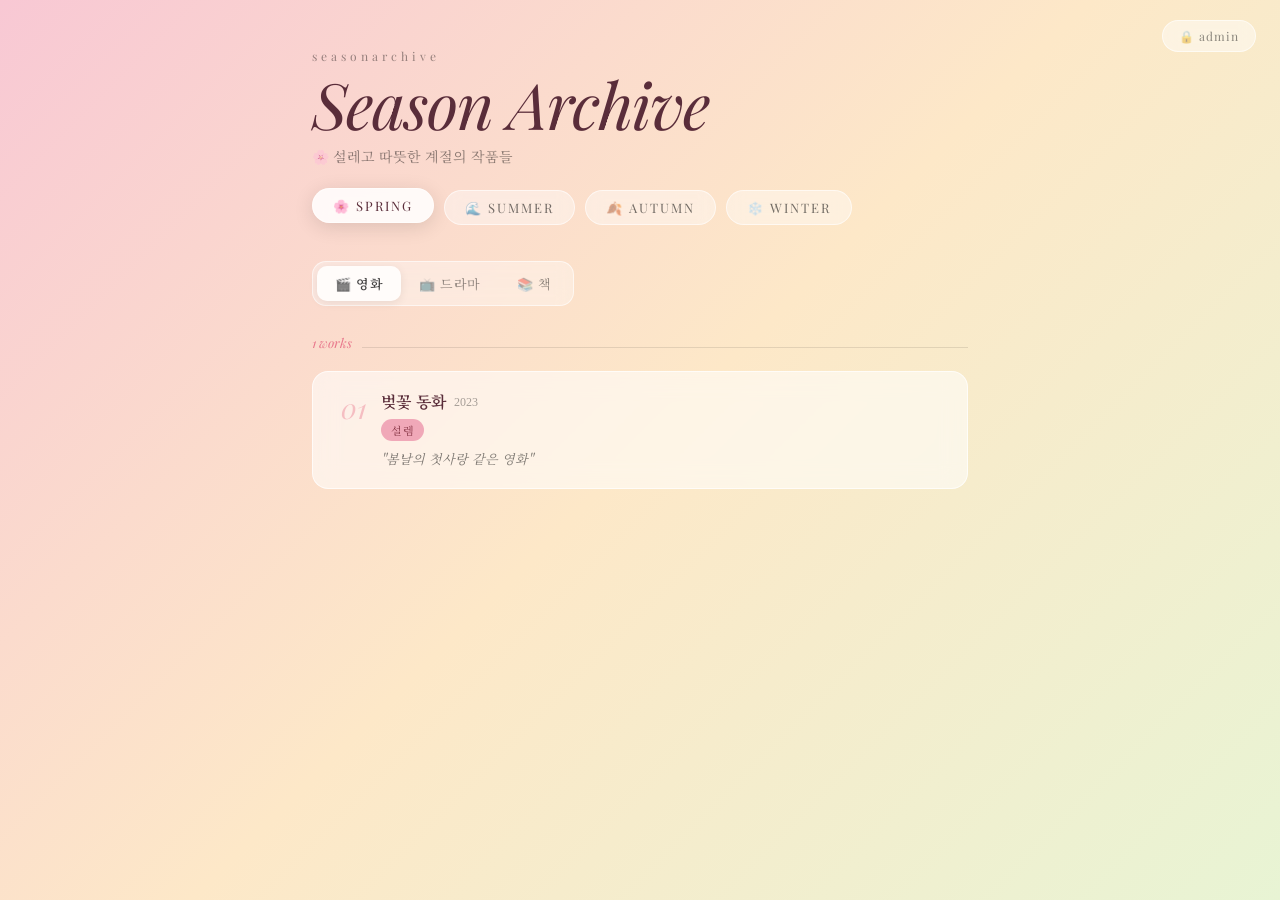
==== index.html @ fb0576e6 "Add files via upload" ====
<!DOCTYPE html>
<html lang="ko">
<head>
  <meta charset="UTF-8" />
  <meta name="viewport" content="width=device-width, initial-scale=1.0" />
  <title>seasonarchive</title>
  <link href="https://fonts.googleapis.com/css2?family=Playfair+Display:ital,wght@0,400;0,700;1,400&family=Noto+Serif+KR:wght@300;400;600&display=swap" rel="stylesheet" />
  <style>
    * { box-sizing: border-box; margin: 0; padding: 0; }
    body { min-height: 100vh; font-family: 'Noto Serif KR', Georgia, serif; transition: background 0.8s ease; }

    .season-btn {
      background: rgba(255,255,255,0.4);
      border: 1.5px solid rgba(255,255,255,0.6);
      border-radius: 100px;
      padding: 8px 20px;
      cursor: pointer;
      font-family: 'Playfair Display', serif;
      font-size: 13px;
      letter-spacing: 2px;
      transition: all 0.3s ease;
      backdrop-filter: blur(8px);
    }
    .season-btn:hover { background: rgba(255,255,255,0.65); transform: translateY(-2px); }
    .season-btn.active {
      background: rgba(255,255,255,0.85);
      box-shadow: 0 4px 20px rgba(0,0,0,0.12);
      transform: translateY(-2px);
    }

    /* 카테고리 탭 */
    .cat-tabs {
      display: flex;
      gap: 0;
      background: rgba(255,255,255,0.35);
      border: 1.5px solid rgba(255,255,255,0.6);
      border-radius: 14px;
      padding: 4px;
      backdrop-filter: blur(8px);
      width: fit-content;
      margin-bottom: 28px;
    }
    .cat-btn {
      background: none;
      border: none;
      border-radius: 10px;
      padding: 8px 18px;
      cursor: pointer;
      font-family: 'Noto Serif KR', serif;
      font-size: 13px;
      color: rgba(0,0,0,0.45);
      transition: all 0.25s ease;
      letter-spacing: 0.5px;
    }
    .cat-btn:hover { color: rgba(0,0,0,0.65); }
    .cat-btn.active {
      background: rgba(255,255,255,0.85);
      color: rgba(0,0,0,0.75);
      box-shadow: 0 2px 10px rgba(0,0,0,0.08);
      font-weight: 600;
    }

    .work-card {
      background: rgba(255,255,255,0.55);
      border: 1px solid rgba(255,255,255,0.7);
      border-radius: 16px;
      padding: 20px 22px;
      transition: all 0.35s ease;
      backdrop-filter: blur(12px);
      position: relative;
    }
    .work-card:hover {
      background: rgba(255,255,255,0.8);
      transform: translateY(-4px);
      box-shadow: 0 12px 32px rgba(0,0,0,0.1);
    }
    .delete-btn {
      position: absolute;
      top: 12px; right: 14px;
      background: none;
      border: none;
      cursor: pointer;
      font-size: 14px;
      opacity: 0;
      transition: opacity 0.2s;
      color: #aaa;
    }
    .work-card:hover .delete-btn { opacity: 1; }
    .delete-btn:hover { color: #e05050; }

    .add-btn {
      background: rgba(255,255,255,0.4);
      border: 1.5px dashed rgba(0,0,0,0.2);
      border-radius: 16px;
      padding: 20px;
      cursor: pointer;
      text-align: center;
      font-family: 'Noto Serif KR', serif;
      font-size: 14px;
      color: rgba(0,0,0,0.4);
      transition: all 0.3s;
      width: 100%;
    }
    .add-btn:hover {
      background: rgba(255,255,255,0.65);
      border-color: rgba(0,0,0,0.35);
      color: rgba(0,0,0,0.6);
    }

    .empty-state {
      text-align: center;
      padding: 48px 20px;
      color: rgba(0,0,0,0.3);
      font-family: 'Playfair Display', serif;
      font-style: italic;
      font-size: 15px;
    }

    /* 관리자 토글 */
    .admin-toggle {
      position: fixed;
      top: 20px; right: 24px;
      background: rgba(255,255,255,0.45);
      border: 1.5px solid rgba(255,255,255,0.6);
      border-radius: 100px;
      padding: 7px 16px;
      cursor: pointer;
      font-size: 12px;
      font-family: 'Playfair Display', serif;
      letter-spacing: 1px;
      color: rgba(0,0,0,0.45);
      backdrop-filter: blur(8px);
      transition: all 0.3s;
      z-index: 50;
    }
    .admin-toggle:hover { background: rgba(255,255,255,0.7); color: rgba(0,0,0,0.7); }
    .admin-toggle.logged-in { background: rgba(255,255,255,0.85); color: rgba(0,0,0,0.65); }

    /* 로그인 모달 */
    .login-overlay {
      position: fixed; inset: 0;
      background: rgba(0,0,0,0.3);
      backdrop-filter: blur(4px);
      display: none; align-items: center; justify-content: center;
      z-index: 200;
    }
    .login-overlay.active { display: flex; }
    .login-modal {
      background: white;
      border-radius: 20px;
      padding: 36px 32px;
      width: 90%; max-width: 320px;
      box-shadow: 0 20px 60px rgba(0,0,0,0.15);
      animation: slideUp 0.3s ease;
      text-align: center;
    }
    .login-modal input {
      width: 100%;
      border: 1.5px solid #e8e8e8;
      border-radius: 10px;
      padding: 10px 14px;
      font-family: 'Noto Serif KR', serif;
      font-size: 15px;
      outline: none;
      transition: border-color 0.2s;
      background: #fafafa;
      margin-top: 14px;
      text-align: center;
      letter-spacing: 4px;
    }
    .login-modal input:focus { border-color: #c8a8b8; background: white; }
    .login-error { font-size: 12px; color: #e05050; margin-top: 8px; min-height: 18px; font-family: 'Noto Serif KR', serif; }
    .login-submit {
      width: 100%; padding: 11px; border-radius: 12px; border: none;
      cursor: pointer; font-family: 'Noto Serif KR', serif; font-size: 14px; font-weight: 600;
      margin-top: 12px; background: #f0e8f0; color: #5a2d4a; transition: all 0.2s;
    }
    .login-submit:hover { opacity: 0.85; transform: translateY(-1px); }

    /* 작품 추가 모달 */
    .modal-overlay {
      position: fixed; inset: 0;
      background: rgba(0,0,0,0.3);
      backdrop-filter: blur(4px);
      display: none; align-items: center; justify-content: center;
      z-index: 100;
    }
    .modal-overlay.active { display: flex; }
    @keyframes fadeIn { from { opacity: 0 } to { opacity: 1 } }
    @keyframes slideUp { from { transform: translateY(20px); opacity: 0 } to { transform: translateY(0); opacity: 1 } }
    .modal {
      background: white; border-radius: 20px; padding: 32px;
      width: 90%; max-width: 420px;
      box-shadow: 0 20px 60px rgba(0,0,0,0.15);
      animation: slideUp 0.3s ease;
    }
    .modal input, .modal select, .modal textarea {
      width: 100%; border: 1.5px solid #e8e8e8; border-radius: 10px;
      padding: 10px 14px; font-family: 'Noto Serif KR', serif; font-size: 14px;
      outline: none; transition: border-color 0.2s; background: #fafafa; margin-top: 6px;
    }
    .modal input:focus, .modal select:focus, .modal textarea:focus { border-color: #c8a8b8; background: white; }
    .modal textarea { resize: none; height: 72px; }
    .submit-btn {
      width: 100%; padding: 12px; border-radius: 12px; border: none;
      cursor: pointer; font-family: 'Noto Serif KR', serif; font-size: 15px; font-weight: 600;
      margin-top: 20px; transition: all 0.2s;
    }
    .submit-btn:hover { opacity: 0.88; transform: translateY(-1px); }
    .field-label { font-size: 12px; color: #888; letter-spacing: 1px; margin-top: 14px; display: block; font-family: 'Playfair Display', serif; }
    .tag-chip { display: inline-block; padding: 3px 10px; border-radius: 100px; font-size: 11px; letter-spacing: 0.5px; font-family: 'Noto Serif KR', serif; }
    .header-title { font-family: 'Playfair Display', serif; font-style: italic; font-size: clamp(38px, 7vw, 64px); letter-spacing: -1px; line-height: 1; }
    .work-title { font-family: 'Noto Serif KR', serif; font-weight: 600; font-size: 16px; line-height: 1.3; }
    .count-badge { font-family: 'Playfair Display', serif; font-style: italic; font-size: 13px; }
    .work-index { font-family: 'Playfair Display', serif; font-style: italic; font-size: 28px; opacity: 0.4; line-height: 1; min-width: 32px; text-align: right; padding-top: 2px; }
    .work-note { font-size: 13px; color: rgba(0,0,0,0.5); font-family: 'Noto Serif KR', serif; font-style: italic; line-height: 1.5; }
    .divider { flex: 1; height: 1px; background: rgba(0,0,0,0.1); }
    .grid-2 { display: grid; grid-template-columns: 1fr 1fr; gap: 12px; }
    #works-list { display: flex; flex-direction: column; gap: 14px; }
    .container { max-width: 720px; margin: 0 auto; padding: 0 32px; }
  </style>
</head>
<body>

  <button class="admin-toggle" id="admin-toggle-btn" onclick="toggleAdmin()">🔒 admin</button>

  <!-- Header -->
  <div class="container" style="padding-top: 48px; padding-bottom: 24px;">
    <div style="margin-bottom: 8px; font-size: 12px; letter-spacing: 4px; color: rgba(0,0,0,0.4); font-family: 'Playfair Display', serif;">seasonarchive</div>
    <div class="header-title" id="header-title">Season Archive</div>
    <div id="season-desc" style="margin-top: 10px; font-size: 14px; color: rgba(0,0,0,0.45); font-family: 'Noto Serif KR', serif;"></div>
  </div>

  <!-- Season Tabs -->
  <div class="container" style="padding-bottom: 36px;">
    <div style="display: flex; gap: 10px; flex-wrap: wrap;" id="season-tabs"></div>
  </div>

  <!-- Category Tabs + Works -->
  <div class="container" style="padding-bottom: 80px;">
    <div id="cat-tabs-container"></div>
    <div style="display: flex; align-items: baseline; gap: 10px; margin-bottom: 20px;">
      <span class="count-badge" id="count-badge"></span>
      <div class="divider"></div>
    </div>
    <div id="works-list"></div>
  </div>

  <!-- 로그인 모달 -->
  <div class="login-overlay" id="login-overlay">
    <div class="login-modal">
      <div style="font-family: 'Playfair Display', serif; font-size: 18px; font-style: italic; color: #3a2a3a;">🔒 admin login</div>
      <div style="font-size: 12px; color: #aaa; margin-top: 6px; font-family: 'Noto Serif KR', serif;">비밀번호를 입력하세요</div>
      <input type="password" id="pw-input" placeholder="••••••••" onkeydown="if(event.key==='Enter') checkPassword()" />
      <div class="login-error" id="login-error"></div>
      <button class="login-submit" onclick="checkPassword()">로그인</button>
    </div>
  </div>

  <!-- 작품 추가 모달 -->
  <div class="modal-overlay" id="modal-overlay">
    <div class="modal">
      <div style="font-family: 'Playfair Display', serif; font-size: 20px; font-style: italic; margin-bottom: 20px;" id="modal-title"></div>
      <label class="field-label">Title</label>
      <input type="text" id="input-title" placeholder="작품 제목" />
      <label class="field-label">Year</label>
      <input type="number" id="input-year" />
      <label class="field-label">Mood</label>
      <select id="input-mood">
        <option>설렘</option><option>위로</option><option>몽환</option>
        <option>열정</option><option>유쾌</option><option>그리움</option>
        <option>서사</option><option>치유</option><option>성찰</option>
        <option>따뜻함</option><option>판타지</option><option>철학</option>
      </select>
      <label class="field-label">Note (optional)</label>
      <textarea id="input-note" placeholder="이 작품을 추천하는 이유..."></textarea>
      <button class="submit-btn" id="submit-btn" onclick="handleAdd()">추가하기</button>
    </div>
  </div>

  <script>
    const ADMIN_PASSWORD = "sorogee"; // ✏️ 여기서 비밀번호 변경

    const seasons = {
      spring: { label:"봄", en:"SPRING", gradient:"linear-gradient(135deg,#f8c8d4 0%,#fde8c8 50%,#e8f4d4 100%)", accent:"#e8758a", text:"#5a2d3a", tag:"#f0a8b8", tagText:"#8b3a4a", emoji:"🌸", desc:"설레고 따뜻한 계절의 작품들" },
      summer: { label:"여름", en:"SUMMER", gradient:"linear-gradient(135deg,#c8e8f8 0%,#d4f0e8 50%,#f8f0c8 100%)", accent:"#2a8ab8", text:"#1a3a5a", tag:"#a8d8f0", tagText:"#1a5a7a", emoji:"🌊", desc:"뜨겁고 생동감 넘치는 작품들" },
      autumn: { label:"가을", en:"AUTUMN", gradient:"linear-gradient(135deg,#f8e8c8 0%,#f0c8a8 50%,#e8d8c8 100%)", accent:"#c86820", text:"#4a2a10", tag:"#f0c898", tagText:"#7a3a10", emoji:"🍂", desc:"깊고 사색적인 계절의 작품들" },
      winter: { label:"겨울", en:"WINTER", gradient:"linear-gradient(135deg,#d8e8f8 0%,#e8eef8 50%,#f0f4f8 100%)", accent:"#3a5888", text:"#1a2a4a", tag:"#b8cce8", tagText:"#2a4a78", emoji:"❄️", desc:"고요하고 서정적인 작품들" },
    };

    const categories = [
      { key: "영화", emoji: "🎬" },
      { key: "드라마", emoji: "📺" },
      { key: "책", emoji: "📚" },
    ];

    const typeColors = {
      "영화": { bg:"#fff0f5", text:"#c0406a" },
      "드라마": { bg:"#f0f5ff", text:"#4060c0" },
      "책": { bg:"#f0fff5", text:"#208050" },
    };

    let works = {
      spring: [
        { id:1, title:"벚꽃 동화", type:"영화", year:2023, mood:"설렘", note:"봄날의 첫사랑 같은 영화" },
        { id:2, title:"나의 해방일지", type:"드라마", year:2022, mood:"위로", note:"봄처럼 천천히 피어나는 이야기" },
        { id:3, title:"채식주의자", type:"책", year:2007, mood:"몽환", note:"한강 작가의 섬세한 봄의 감각" },
      ],
      summer: [
        { id:4, title:"콜 미 바이 유어 네임", type:"영화", year:2017, mood:"열정", note:"이탈리아 여름의 뜨거운 감정" },
        { id:5, title:"이상한 변호사 우영우", type:"드라마", year:2022, mood:"유쾌", note:"여름처럼 활기차고 따뜻한" },
        { id:6, title:"노르웨이의 숲", type:"책", year:1987, mood:"그리움", note:"무라카미 하루키의 여름 청춘" },
      ],
      autumn: [
        { id:7, title:"가을의 전설", type:"영화", year:1994, mood:"서사", note:"가을처럼 깊고 장엄한 이야기" },
        { id:8, title:"나의 아저씨", type:"드라마", year:2018, mood:"치유", note:"가을의 무게감이 느껴지는 드라마" },
        { id:9, title:"82년생 김지영", type:"책", year:2016, mood:"성찰", note:"가을처럼 묵직하게 남는 이야기" },
      ],
      winter: [
        { id:10, title:"러브 액츄얼리", type:"영화", year:2003, mood:"따뜻함", note:"겨울 밤 보기 딱 좋은 영화" },
        { id:11, title:"도깨비", type:"드라마", year:2016, mood:"판타지", note:"눈 내리는 겨울과 어울리는 로맨스" },
        { id:12, title:"데미안", type:"책", year:1919, mood:"철학", note:"겨울 긴 밤에 읽기 좋은 고전" },
      ],
    };

    let activeSeason = "spring";
    let activeCategory = "영화";
    let isAdmin = false;

    function toggleAdmin() {
      if (isAdmin) {
        isAdmin = false;
        document.getElementById("admin-toggle-btn").textContent = "🔒 admin";
        document.getElementById("admin-toggle-btn").classList.remove("logged-in");
        renderWorks();
      } else {
        document.getElementById("pw-input").value = "";
        document.getElementById("login-error").textContent = "";
        document.getElementById("login-overlay").classList.add("active");
        setTimeout(() => document.getElementById("pw-input").focus(), 100);
      }
    }

    function checkPassword() {
      const pw = document.getElementById("pw-input").value;
      if (pw === ADMIN_PASSWORD) {
        isAdmin = true;
        document.getElementById("login-overlay").classList.remove("active");
        document.getElementById("admin-toggle-btn").textContent = "🔓 admin";
        document.getElementById("admin-toggle-btn").classList.add("logged-in");
        renderWorks();
      } else {
        document.getElementById("login-error").textContent = "비밀번호가 틀렸어요";
        document.getElementById("pw-input").value = "";
        document.getElementById("pw-input").focus();
      }
    }

    document.getElementById("login-overlay").addEventListener("click", function(e) {
      if (e.target === this) this.classList.remove("active");
    });

    function applySeasonTheme() {
      const s = seasons[activeSeason];
      document.body.style.background = s.gradient;
      document.getElementById("header-title").style.color = s.text;
      document.getElementById("season-desc").textContent = s.emoji + " " + s.desc;
      document.getElementById("count-badge").style.color = s.accent;
    }

    function renderTabs() {
      const container = document.getElementById("season-tabs");
      container.innerHTML = "";
      Object.entries(seasons).forEach(([key, s]) => {
        const btn = document.createElement("button");
        btn.className = "season-btn" + (activeSeason === key ? " active" : "");
        btn.textContent = s.emoji + " " + s.en;
        btn.style.color = activeSeason === key ? s.text : "rgba(0,0,0,0.55)";
        btn.onclick = () => { activeSeason = key; render(); };
        container.appendChild(btn);
      });
    }

    function renderCategoryTabs() {
      const container = document.getElementById("cat-tabs-container");
      const tabBar = document.createElement("div");
      tabBar.className = "cat-tabs";
      categories.forEach(cat => {
        const btn = document.createElement("button");
        btn.className = "cat-btn" + (activeCategory === cat.key ? " active" : "");
        btn.textContent = cat.emoji + " " + cat.key;
        btn.onclick = () => { activeCategory = cat.key; renderCategoryTabs(); renderWorks(); };
        tabBar.appendChild(btn);
      });
      container.innerHTML = "";
      container.appendChild(tabBar);
    }

    function renderWorks() {
      const s = seasons[activeSeason];
      const cat = categories.find(c => c.key === activeCategory);
      const list = works[activeSeason].filter(w => w.type === activeCategory);
      const container = document.getElementById("works-list");
      document.getElementById("count-badge").textContent = list.length + " works";

      // modal title/style
      document.getElementById("modal-title").style.color = s.text;
      document.getElementById("modal-title").textContent = s.emoji + " " + cat.emoji + " " + s.label + "의 " + activeCategory;
      document.getElementById("submit-btn").style.background = s.gradient;
      document.getElementById("submit-btn").style.color = s.text;

      container.innerHTML = "";

      if (list.length === 0 && !isAdmin) {
        const empty = document.createElement("div");
        empty.className = "empty-state";
        empty.textContent = "아직 등록된 작품이 없어요";
        container.appendChild(empty);
        return;
      }

      list.forEach((work, i) => {
        const card = document.createElement("div");
        card.className = "work-card";
        const tc = typeColors[work.type] || { bg:"#f0f0f0", text:"#666" };
        card.innerHTML = `
          ${isAdmin ? `<button class="delete-btn" onclick="deleteWork(${work.id})">✕</button>` : ""}
          <div style="display:flex; align-items:flex-start; gap:14px;">
            <div class="work-index" style="color:${s.accent};">${String(i+1).padStart(2,"0")}</div>
            <div style="flex:1;">
              <div style="display:flex; align-items:center; gap:8px; flex-wrap:wrap; margin-bottom:6px;">
                <span class="work-title" style="color:${s.text};">${work.title}</span>
                <span style="font-size:12px; color:rgba(0,0,0,0.35); font-family:Georgia,serif;">${work.year}</span>
              </div>
              <div style="display:flex; gap:6px; flex-wrap:wrap; margin-bottom:${work.note ? "8px":"0"};">
                <span class="tag-chip" style="background:${s.tag}; color:${s.tagText};">${work.mood}</span>
              </div>
              ${work.note ? `<div class="work-note">"${work.note}"</div>` : ""}
            </div>
          </div>
        `;
        container.appendChild(card);
      });

      if (isAdmin) {
        const addBtn = document.createElement("button");
        addBtn.className = "add-btn";
        addBtn.textContent = "+ " + activeCategory + " 추가하기";
        addBtn.onclick = () => {
          document.getElementById("input-year").value = new Date().getFullYear();
          document.getElementById("input-title").value = "";
          document.getElementById("input-note").value = "";
          document.getElementById("modal-overlay").classList.add("active");
        };
        container.appendChild(addBtn);
      }
    }

    function deleteWork(id) {
      works[activeSeason] = works[activeSeason].filter(w => w.id !== id);
      renderWorks();
    }

    function handleAdd() {
      const title = document.getElementById("input-title").value.trim();
      if (!title) return;
      works[activeSeason].push({
        id: Date.now(),
        title,
        type: activeCategory,
        year: Number(document.getElementById("input-year").value),
        mood: document.getElementById("input-mood").value,
        note: document.getElementById("input-note").value.trim(),
      });
      document.getElementById("modal-overlay").classList.remove("active");
      renderWorks();
    }

    document.getElementById("modal-overlay").addEventListener("click", function(e) {
      if (e.target === this) this.classList.remove("active");
    });
    document.getElementById("input-title").addEventListener("keydown", function(e) {
      if (e.key === "Enter") handleAdd();
    });

    function render() {
      applySeasonTheme();
      renderTabs();
      renderCategoryTabs();
      renderWorks();
    }

    render();
  </script>
</body>
</html>
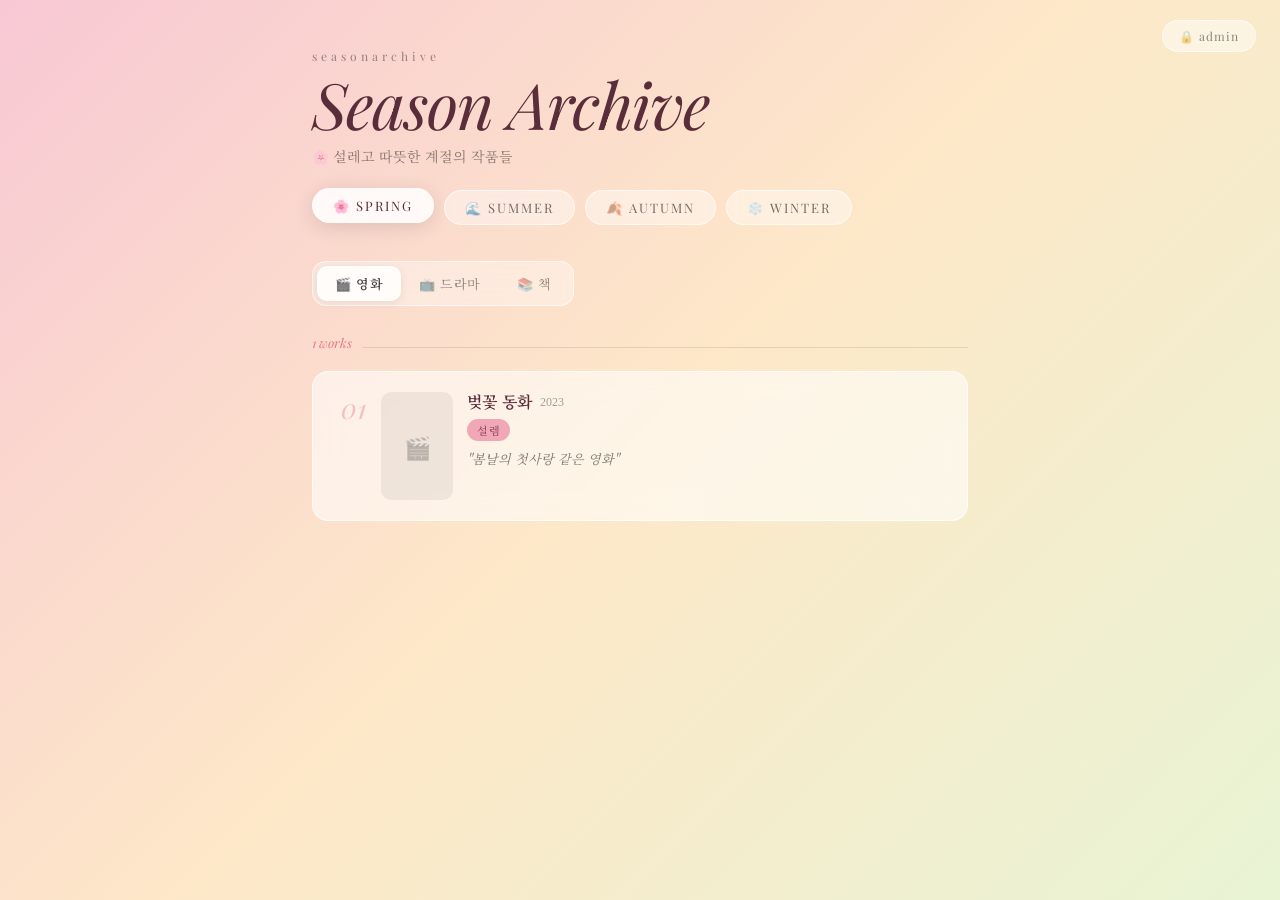
==== commit 07b2e8c7: "Add files via upload" ====
--- a/index.html
+++ b/index.html
@@ -12,202 +12,155 @@
     .season-btn {
       background: rgba(255,255,255,0.4);
       border: 1.5px solid rgba(255,255,255,0.6);
-      border-radius: 100px;
-      padding: 8px 20px;
-      cursor: pointer;
-      font-family: 'Playfair Display', serif;
-      font-size: 13px;
-      letter-spacing: 2px;
-      transition: all 0.3s ease;
-      backdrop-filter: blur(8px);
+      border-radius: 100px; padding: 8px 20px; cursor: pointer;
+      font-family: 'Playfair Display', serif; font-size: 13px; letter-spacing: 2px;
+      transition: all 0.3s ease; backdrop-filter: blur(8px);
     }
     .season-btn:hover { background: rgba(255,255,255,0.65); transform: translateY(-2px); }
-    .season-btn.active {
-      background: rgba(255,255,255,0.85);
-      box-shadow: 0 4px 20px rgba(0,0,0,0.12);
-      transform: translateY(-2px);
-    }
-
-    /* 카테고리 탭 */
+    .season-btn.active { background: rgba(255,255,255,0.85); box-shadow: 0 4px 20px rgba(0,0,0,0.12); transform: translateY(-2px); }
+
     .cat-tabs {
-      display: flex;
-      gap: 0;
-      background: rgba(255,255,255,0.35);
-      border: 1.5px solid rgba(255,255,255,0.6);
-      border-radius: 14px;
-      padding: 4px;
-      backdrop-filter: blur(8px);
-      width: fit-content;
-      margin-bottom: 28px;
+      display: flex; gap: 0;
+      background: rgba(255,255,255,0.35); border: 1.5px solid rgba(255,255,255,0.6);
+      border-radius: 14px; padding: 4px; backdrop-filter: blur(8px);
+      width: fit-content; margin-bottom: 28px;
     }
     .cat-btn {
-      background: none;
-      border: none;
-      border-radius: 10px;
-      padding: 8px 18px;
-      cursor: pointer;
-      font-family: 'Noto Serif KR', serif;
-      font-size: 13px;
-      color: rgba(0,0,0,0.45);
-      transition: all 0.25s ease;
-      letter-spacing: 0.5px;
+      background: none; border: none; border-radius: 10px; padding: 8px 18px;
+      cursor: pointer; font-family: 'Noto Serif KR', serif; font-size: 13px;
+      color: rgba(0,0,0,0.45); transition: all 0.25s ease; letter-spacing: 0.5px;
     }
     .cat-btn:hover { color: rgba(0,0,0,0.65); }
-    .cat-btn.active {
-      background: rgba(255,255,255,0.85);
-      color: rgba(0,0,0,0.75);
-      box-shadow: 0 2px 10px rgba(0,0,0,0.08);
-      font-weight: 600;
-    }
+    .cat-btn.active { background: rgba(255,255,255,0.85); color: rgba(0,0,0,0.75); box-shadow: 0 2px 10px rgba(0,0,0,0.08); font-weight: 600; }
 
     .work-card {
-      background: rgba(255,255,255,0.55);
-      border: 1px solid rgba(255,255,255,0.7);
-      border-radius: 16px;
-      padding: 20px 22px;
-      transition: all 0.35s ease;
-      backdrop-filter: blur(12px);
-      position: relative;
-    }
-    .work-card:hover {
-      background: rgba(255,255,255,0.8);
-      transform: translateY(-4px);
-      box-shadow: 0 12px 32px rgba(0,0,0,0.1);
-    }
-    .delete-btn {
-      position: absolute;
-      top: 12px; right: 14px;
-      background: none;
-      border: none;
-      cursor: pointer;
-      font-size: 14px;
-      opacity: 0;
-      transition: opacity 0.2s;
-      color: #aaa;
-    }
-    .work-card:hover .delete-btn { opacity: 1; }
-    .delete-btn:hover { color: #e05050; }
+      background: rgba(255,255,255,0.55); border: 1px solid rgba(255,255,255,0.7);
+      border-radius: 16px; padding: 20px 22px; transition: all 0.35s ease;
+      backdrop-filter: blur(12px); position: relative;
+    }
+    .work-card:hover { background: rgba(255,255,255,0.8); transform: translateY(-4px); box-shadow: 0 12px 32px rgba(0,0,0,0.1); }
+    .work-card:hover .card-actions { opacity: 1 !important; }
+    .card-actions { position: absolute; top: 12px; right: 14px; display: flex; gap: 6px; opacity: 0; transition: opacity 0.2s; }
+    .edit-btn { background: none; border: none; cursor: pointer; font-size: 13px; padding: 0 2px; }
+    .delete-btn-inline { background: none; border: none; cursor: pointer; font-size: 13px; color: #aaa; transition: color 0.2s; }
+    .delete-btn-inline:hover { color: #e05050; }
 
     .add-btn {
-      background: rgba(255,255,255,0.4);
-      border: 1.5px dashed rgba(0,0,0,0.2);
-      border-radius: 16px;
-      padding: 20px;
-      cursor: pointer;
-      text-align: center;
-      font-family: 'Noto Serif KR', serif;
-      font-size: 14px;
-      color: rgba(0,0,0,0.4);
-      transition: all 0.3s;
-      width: 100%;
-    }
-    .add-btn:hover {
-      background: rgba(255,255,255,0.65);
-      border-color: rgba(0,0,0,0.35);
-      color: rgba(0,0,0,0.6);
-    }
-
-    .empty-state {
-      text-align: center;
-      padding: 48px 20px;
-      color: rgba(0,0,0,0.3);
-      font-family: 'Playfair Display', serif;
-      font-style: italic;
-      font-size: 15px;
-    }
-
-    /* 관리자 토글 */
+      background: rgba(255,255,255,0.4); border: 1.5px dashed rgba(0,0,0,0.2);
+      border-radius: 16px; padding: 20px; cursor: pointer; text-align: center;
+      font-family: 'Noto Serif KR', serif; font-size: 14px; color: rgba(0,0,0,0.4);
+      transition: all 0.3s; width: 100%;
+    }
+    .add-btn:hover { background: rgba(255,255,255,0.65); border-color: rgba(0,0,0,0.35); color: rgba(0,0,0,0.6); }
+
+    .empty-state { text-align: center; padding: 48px 20px; color: rgba(0,0,0,0.3); font-family: 'Playfair Display', serif; font-style: italic; font-size: 15px; }
+
     .admin-toggle {
-      position: fixed;
-      top: 20px; right: 24px;
-      background: rgba(255,255,255,0.45);
-      border: 1.5px solid rgba(255,255,255,0.6);
-      border-radius: 100px;
-      padding: 7px 16px;
-      cursor: pointer;
-      font-size: 12px;
-      font-family: 'Playfair Display', serif;
-      letter-spacing: 1px;
-      color: rgba(0,0,0,0.45);
-      backdrop-filter: blur(8px);
-      transition: all 0.3s;
-      z-index: 50;
+      position: fixed; top: 20px; right: 24px;
+      background: rgba(255,255,255,0.45); border: 1.5px solid rgba(255,255,255,0.6);
+      border-radius: 100px; padding: 7px 16px; cursor: pointer;
+      font-size: 12px; font-family: 'Playfair Display', serif; letter-spacing: 1px;
+      color: rgba(0,0,0,0.45); backdrop-filter: blur(8px); transition: all 0.3s; z-index: 50;
     }
     .admin-toggle:hover { background: rgba(255,255,255,0.7); color: rgba(0,0,0,0.7); }
     .admin-toggle.logged-in { background: rgba(255,255,255,0.85); color: rgba(0,0,0,0.65); }
 
-    /* 로그인 모달 */
-    .login-overlay {
-      position: fixed; inset: 0;
-      background: rgba(0,0,0,0.3);
-      backdrop-filter: blur(4px);
-      display: none; align-items: center; justify-content: center;
-      z-index: 200;
-    }
-    .login-overlay.active { display: flex; }
+    .login-overlay, .modal-overlay {
+      position: fixed; inset: 0; background: rgba(0,0,0,0.3); backdrop-filter: blur(4px);
+      display: none; align-items: center; justify-content: center; z-index: 100;
+    }
+    .login-overlay { z-index: 200; }
+    .login-overlay.active, .modal-overlay.active { display: flex; }
+
+    @keyframes slideUp { from { transform: translateY(20px); opacity: 0 } to { transform: translateY(0); opacity: 1 } }
+
     .login-modal {
-      background: white;
-      border-radius: 20px;
-      padding: 36px 32px;
-      width: 90%; max-width: 320px;
-      box-shadow: 0 20px 60px rgba(0,0,0,0.15);
-      animation: slideUp 0.3s ease;
-      text-align: center;
+      background: white; border-radius: 20px; padding: 36px 32px;
+      width: 90%; max-width: 320px; box-shadow: 0 20px 60px rgba(0,0,0,0.15);
+      animation: slideUp 0.3s ease; text-align: center;
     }
     .login-modal input {
-      width: 100%;
-      border: 1.5px solid #e8e8e8;
-      border-radius: 10px;
-      padding: 10px 14px;
-      font-family: 'Noto Serif KR', serif;
-      font-size: 15px;
-      outline: none;
-      transition: border-color 0.2s;
-      background: #fafafa;
-      margin-top: 14px;
-      text-align: center;
-      letter-spacing: 4px;
+      width: 100%; border: 1.5px solid #e8e8e8; border-radius: 10px; padding: 10px 14px;
+      font-family: 'Noto Serif KR', serif; font-size: 15px; outline: none;
+      transition: border-color 0.2s; background: #fafafa; margin-top: 14px;
+      text-align: center; letter-spacing: 4px;
     }
     .login-modal input:focus { border-color: #c8a8b8; background: white; }
     .login-error { font-size: 12px; color: #e05050; margin-top: 8px; min-height: 18px; font-family: 'Noto Serif KR', serif; }
     .login-submit {
-      width: 100%; padding: 11px; border-radius: 12px; border: none;
-      cursor: pointer; font-family: 'Noto Serif KR', serif; font-size: 14px; font-weight: 600;
+      width: 100%; padding: 11px; border-radius: 12px; border: none; cursor: pointer;
+      font-family: 'Noto Serif KR', serif; font-size: 14px; font-weight: 600;
       margin-top: 12px; background: #f0e8f0; color: #5a2d4a; transition: all 0.2s;
     }
     .login-submit:hover { opacity: 0.85; transform: translateY(-1px); }
 
-    /* 작품 추가 모달 */
-    .modal-overlay {
-      position: fixed; inset: 0;
-      background: rgba(0,0,0,0.3);
-      backdrop-filter: blur(4px);
-      display: none; align-items: center; justify-content: center;
-      z-index: 100;
-    }
-    .modal-overlay.active { display: flex; }
-    @keyframes fadeIn { from { opacity: 0 } to { opacity: 1 } }
-    @keyframes slideUp { from { transform: translateY(20px); opacity: 0 } to { transform: translateY(0); opacity: 1 } }
     .modal {
       background: white; border-radius: 20px; padding: 32px;
-      width: 90%; max-width: 420px;
-      box-shadow: 0 20px 60px rgba(0,0,0,0.15);
-      animation: slideUp 0.3s ease;
-    }
-    .modal input, .modal select, .modal textarea {
+      width: 90%; max-width: 440px; max-height: 90vh; overflow-y: auto;
+      box-shadow: 0 20px 60px rgba(0,0,0,0.15); animation: slideUp 0.3s ease;
+    }
+    .modal input, .modal textarea {
       width: 100%; border: 1.5px solid #e8e8e8; border-radius: 10px;
       padding: 10px 14px; font-family: 'Noto Serif KR', serif; font-size: 14px;
       outline: none; transition: border-color 0.2s; background: #fafafa; margin-top: 6px;
     }
-    .modal input:focus, .modal select:focus, .modal textarea:focus { border-color: #c8a8b8; background: white; }
+    .modal input:focus, .modal textarea:focus { border-color: #c8a8b8; background: white; }
     .modal textarea { resize: none; height: 72px; }
+
     .submit-btn {
-      width: 100%; padding: 12px; border-radius: 12px; border: none;
-      cursor: pointer; font-family: 'Noto Serif KR', serif; font-size: 15px; font-weight: 600;
+      width: 100%; padding: 12px; border-radius: 12px; border: none; cursor: pointer;
+      font-family: 'Noto Serif KR', serif; font-size: 15px; font-weight: 600;
       margin-top: 20px; transition: all 0.2s;
     }
     .submit-btn:hover { opacity: 0.88; transform: translateY(-1px); }
     .field-label { font-size: 12px; color: #888; letter-spacing: 1px; margin-top: 14px; display: block; font-family: 'Playfair Display', serif; }
+
+    /* 무드 칩 선택 */
+    .mood-chips { display: flex; flex-wrap: wrap; gap: 7px; margin-top: 8px; }
+    .mood-chip {
+      padding: 5px 13px; border-radius: 100px; font-size: 12px;
+      font-family: 'Noto Serif KR', serif; cursor: pointer;
+      border: 1.5px solid #e0e0e0; background: #fafafa; color: #888;
+      transition: all 0.2s; user-select: none;
+    }
+    .mood-chip:hover { border-color: #c8a8b8; color: #5a2d4a; }
+    .mood-chip.selected { background: #f0e8f0; border-color: #c8a8b8; color: #5a2d4a; font-weight: 600; }
+
+    /* 무드 관리 */
+    .mood-manage-btn {
+      margin-top: 8px; background: none; border: none; cursor: pointer;
+      font-size: 11px; color: #bbb; font-family: 'Playfair Display', serif;
+      letter-spacing: 1px; text-decoration: underline; padding: 0;
+    }
+    .mood-manage-btn:hover { color: #888; }
+    .mood-manage-area {
+      margin-top: 10px; padding: 12px; background: #fafafa;
+      border-radius: 10px; border: 1.5px solid #f0e8f0; display: none;
+    }
+    .mood-manage-area.open { display: block; }
+    .mood-manage-list { display: flex; flex-wrap: wrap; gap: 6px; margin-bottom: 10px; }
+    .mood-manage-chip {
+      display: flex; align-items: center; gap: 4px;
+      padding: 4px 10px; border-radius: 100px; font-size: 11px;
+      background: #fff; border: 1.5px solid #e0d0e0; color: #5a2d4a;
+      font-family: 'Noto Serif KR', serif;
+    }
+    .mood-remove-btn { background: none; border: none; cursor: pointer; color: #ccc; font-size: 11px; padding: 0; line-height: 1; }
+    .mood-remove-btn:hover { color: #e05050; }
+    .mood-add-row { display: flex; gap: 6px; }
+    .mood-add-input {
+      flex: 1; border: 1.5px solid #e8e8e8; border-radius: 8px; padding: 6px 10px;
+      font-family: 'Noto Serif KR', serif; font-size: 13px; outline: none;
+      transition: border-color 0.2s; background: white;
+    }
+    .mood-add-input:focus { border-color: #c8a8b8; }
+    .mood-add-btn {
+      padding: 6px 14px; border-radius: 8px; border: none; cursor: pointer;
+      background: #f0e8f0; color: #5a2d4a; font-family: 'Noto Serif KR', serif;
+      font-size: 13px; font-weight: 600; transition: all 0.2s;
+    }
+    .mood-add-btn:hover { opacity: 0.85; }
+
     .tag-chip { display: inline-block; padding: 3px 10px; border-radius: 100px; font-size: 11px; letter-spacing: 0.5px; font-family: 'Noto Serif KR', serif; }
     .header-title { font-family: 'Playfair Display', serif; font-style: italic; font-size: clamp(38px, 7vw, 64px); letter-spacing: -1px; line-height: 1; }
     .work-title { font-family: 'Noto Serif KR', serif; font-weight: 600; font-size: 16px; line-height: 1.3; }
@@ -215,8 +168,20 @@
     .work-index { font-family: 'Playfair Display', serif; font-style: italic; font-size: 28px; opacity: 0.4; line-height: 1; min-width: 32px; text-align: right; padding-top: 2px; }
     .work-note { font-size: 13px; color: rgba(0,0,0,0.5); font-family: 'Noto Serif KR', serif; font-style: italic; line-height: 1.5; }
     .divider { flex: 1; height: 1px; background: rgba(0,0,0,0.1); }
-    .grid-2 { display: grid; grid-template-columns: 1fr 1fr; gap: 12px; }
     #works-list { display: flex; flex-direction: column; gap: 14px; }
+    .poster-wrap {
+      width: 72px; min-width: 72px;
+      aspect-ratio: 2/3;
+      border-radius: 10px;
+      overflow: hidden;
+      background: rgba(0,0,0,0.06);
+      display: flex; align-items: center; justify-content: center;
+      flex-shrink: 0;
+    }
+    .poster-wrap img { width: 100%; height: 100%; object-fit: cover; }
+    .poster-placeholder {
+      font-size: 22px; opacity: 0.3;
+    }
     .container { max-width: 720px; margin: 0 auto; padding: 0 32px; }
   </style>
 </head>
@@ -224,19 +189,16 @@
 
   <button class="admin-toggle" id="admin-toggle-btn" onclick="toggleAdmin()">🔒 admin</button>
 
-  <!-- Header -->
   <div class="container" style="padding-top: 48px; padding-bottom: 24px;">
     <div style="margin-bottom: 8px; font-size: 12px; letter-spacing: 4px; color: rgba(0,0,0,0.4); font-family: 'Playfair Display', serif;">seasonarchive</div>
     <div class="header-title" id="header-title">Season Archive</div>
     <div id="season-desc" style="margin-top: 10px; font-size: 14px; color: rgba(0,0,0,0.45); font-family: 'Noto Serif KR', serif;"></div>
   </div>
 
-  <!-- Season Tabs -->
   <div class="container" style="padding-bottom: 36px;">
     <div style="display: flex; gap: 10px; flex-wrap: wrap;" id="season-tabs"></div>
   </div>
 
-  <!-- Category Tabs + Works -->
   <div class="container" style="padding-bottom: 80px;">
     <div id="cat-tabs-container"></div>
     <div style="display: flex; align-items: baseline; gap: 10px; margin-bottom: 20px;">
@@ -261,20 +223,61 @@
   <div class="modal-overlay" id="modal-overlay">
     <div class="modal">
       <div style="font-family: 'Playfair Display', serif; font-size: 20px; font-style: italic; margin-bottom: 20px;" id="modal-title"></div>
+      <label class="field-label">Poster Image URL <span style="font-size:11px; color:#bbb;">(선택)</span></label>
+      <input type="text" id="input-poster" placeholder="포스터 이미지 주소 붙여넣기" />
+      <div id="add-poster-preview" style="margin-top:8px; display:none;">
+        <div style="width:72px; aspect-ratio:2/3; border-radius:10px; overflow:hidden; background:#f0f0f0;">
+          <img id="add-poster-img" src="" style="width:100%; height:100%; object-fit:cover;" />
+        </div>
+      </div>
       <label class="field-label">Title</label>
       <input type="text" id="input-title" placeholder="작품 제목" />
-      <label class="field-label">Year</label>
-      <input type="number" id="input-year" />
-      <label class="field-label">Mood</label>
-      <select id="input-mood">
-        <option>설렘</option><option>위로</option><option>몽환</option>
-        <option>열정</option><option>유쾌</option><option>그리움</option>
-        <option>서사</option><option>치유</option><option>성찰</option>
-        <option>따뜻함</option><option>판타지</option><option>철학</option>
-      </select>
+      <label class="field-label" id="year-label">Released</label>
+      <input type="text" id="input-year" placeholder="예: 2024" />
+      <label class="field-label">Mood <span style="font-size:11px; color:#bbb;">(여러 개 선택 가능)</span></label>
+      <div class="mood-chips" id="add-mood-chips"></div>
+      <button class="mood-manage-btn" onclick="toggleMoodManage('add')">+ 무드 편집</button>
+      <div class="mood-manage-area" id="add-mood-manage">
+        <div class="mood-manage-list" id="add-mood-manage-list"></div>
+        <div class="mood-add-row">
+          <input class="mood-add-input" id="add-mood-input" placeholder="새 무드 추가..." onkeydown="if(event.key==='Enter') addMood('add')" />
+          <button class="mood-add-btn" onclick="addMood('add')">추가</button>
+        </div>
+      </div>
       <label class="field-label">Note (optional)</label>
       <textarea id="input-note" placeholder="이 작품을 추천하는 이유..."></textarea>
       <button class="submit-btn" id="submit-btn" onclick="handleAdd()">추가하기</button>
+    </div>
+  </div>
+
+  <!-- 작품 수정 모달 -->
+  <div class="modal-overlay" id="edit-modal-overlay">
+    <div class="modal">
+      <div style="font-family: 'Playfair Display', serif; font-size: 20px; font-style: italic; margin-bottom: 20px;" id="edit-modal-title"></div>
+      <label class="field-label">Poster Image URL <span style="font-size:11px; color:#bbb;">(선택)</span></label>
+      <input type="text" id="edit-input-poster" placeholder="포스터 이미지 주소 붙여넣기" />
+      <div id="edit-poster-preview" style="margin-top:8px; display:none;">
+        <div style="width:72px; aspect-ratio:2/3; border-radius:10px; overflow:hidden; background:#f0f0f0;">
+          <img id="edit-poster-img" src="" style="width:100%; height:100%; object-fit:cover;" />
+        </div>
+      </div>
+      <label class="field-label">Title</label>
+      <input type="text" id="edit-input-title" placeholder="작품 제목" />
+      <label class="field-label" id="edit-year-label">Released</label>
+      <input type="text" id="edit-input-year" placeholder="예: 2024" />
+      <label class="field-label">Mood <span style="font-size:11px; color:#bbb;">(여러 개 선택 가능)</span></label>
+      <div class="mood-chips" id="edit-mood-chips"></div>
+      <button class="mood-manage-btn" onclick="toggleMoodManage('edit')">+ 무드 편집</button>
+      <div class="mood-manage-area" id="edit-mood-manage">
+        <div class="mood-manage-list" id="edit-mood-manage-list"></div>
+        <div class="mood-add-row">
+          <input class="mood-add-input" id="edit-mood-input" placeholder="새 무드 추가..." onkeydown="if(event.key==='Enter') addMood('edit')" />
+          <button class="mood-add-btn" onclick="addMood('edit')">추가</button>
+        </div>
+      </div>
+      <label class="field-label">Note (optional)</label>
+      <textarea id="edit-input-note" placeholder="이 작품을 추천하는 이유..."></textarea>
+      <button class="submit-btn" id="edit-submit-btn" onclick="handleEdit()">수정하기</button>
     </div>
   </div>
 
@@ -289,9 +292,9 @@
     };
 
     const categories = [
-      { key: "영화", emoji: "🎬" },
-      { key: "드라마", emoji: "📺" },
-      { key: "책", emoji: "📚" },
+      { key:"영화", emoji:"🎬" },
+      { key:"드라마", emoji:"📺" },
+      { key:"책", emoji:"📚" },
     ];
 
     const typeColors = {
@@ -300,33 +303,106 @@
       "책": { bg:"#f0fff5", text:"#208050" },
     };
 
+    // 무드 목록 (수정 가능)
+    let moodList = ["설렘", "위로", "몽환", "열정", "유쾌", "그리움", "서사", "치유", "성찰", "따뜻함", "판타지", "철학"];
+
     let works = {
       spring: [
-        { id:1, title:"벚꽃 동화", type:"영화", year:2023, mood:"설렘", note:"봄날의 첫사랑 같은 영화" },
-        { id:2, title:"나의 해방일지", type:"드라마", year:2022, mood:"위로", note:"봄처럼 천천히 피어나는 이야기" },
-        { id:3, title:"채식주의자", type:"책", year:2007, mood:"몽환", note:"한강 작가의 섬세한 봄의 감각" },
+        { id:1, title:"벚꽃 동화", type:"영화", year:"2023", mood:["설렘"], note:"봄날의 첫사랑 같은 영화" },
+        { id:2, title:"나의 해방일지", type:"드라마", year:"2022.04 ~ 2022.05", mood:["위로"], note:"봄처럼 천천히 피어나는 이야기" },
+        { id:3, title:"채식주의자", type:"책", year:"2007", mood:["몽환"], note:"한강 작가의 섬세한 봄의 감각" },
       ],
       summer: [
-        { id:4, title:"콜 미 바이 유어 네임", type:"영화", year:2017, mood:"열정", note:"이탈리아 여름의 뜨거운 감정" },
-        { id:5, title:"이상한 변호사 우영우", type:"드라마", year:2022, mood:"유쾌", note:"여름처럼 활기차고 따뜻한" },
-        { id:6, title:"노르웨이의 숲", type:"책", year:1987, mood:"그리움", note:"무라카미 하루키의 여름 청춘" },
+        { id:4, title:"콜 미 바이 유어 네임", type:"영화", year:"2017", mood:["열정"], note:"이탈리아 여름의 뜨거운 감정" },
+        { id:5, title:"이상한 변호사 우영우", type:"드라마", year:"2022.06 ~ 2022.08", mood:["유쾌"], note:"여름처럼 활기차고 따뜻한" },
+        { id:6, title:"노르웨이의 숲", type:"책", year:"1987", mood:["그리움"], note:"무라카미 하루키의 여름 청춘" },
       ],
       autumn: [
-        { id:7, title:"가을의 전설", type:"영화", year:1994, mood:"서사", note:"가을처럼 깊고 장엄한 이야기" },
-        { id:8, title:"나의 아저씨", type:"드라마", year:2018, mood:"치유", note:"가을의 무게감이 느껴지는 드라마" },
-        { id:9, title:"82년생 김지영", type:"책", year:2016, mood:"성찰", note:"가을처럼 묵직하게 남는 이야기" },
+        { id:7, title:"가을의 전설", type:"영화", year:"1994", mood:["서사"], note:"가을처럼 깊고 장엄한 이야기" },
+        { id:8, title:"나의 아저씨", type:"드라마", year:"2018.03 ~ 2018.05", mood:["치유"], note:"가을의 무게감이 느껴지는 드라마" },
+        { id:9, title:"82년생 김지영", type:"책", year:"2016", mood:["성찰"], note:"가을처럼 묵직하게 남는 이야기" },
       ],
       winter: [
-        { id:10, title:"러브 액츄얼리", type:"영화", year:2003, mood:"따뜻함", note:"겨울 밤 보기 딱 좋은 영화" },
-        { id:11, title:"도깨비", type:"드라마", year:2016, mood:"판타지", note:"눈 내리는 겨울과 어울리는 로맨스" },
-        { id:12, title:"데미안", type:"책", year:1919, mood:"철학", note:"겨울 긴 밤에 읽기 좋은 고전" },
+        { id:10, title:"러브 액츄얼리", type:"영화", year:"2003", mood:["따뜻함"], note:"겨울 밤 보기 딱 좋은 영화" },
+        { id:11, title:"도깨비", type:"드라마", year:"2016.12 ~ 2017.01", mood:["판타지"], note:"눈 내리는 겨울과 어울리는 로맨스" },
+        { id:12, title:"데미안", type:"책", year:"1919", mood:["철학"], note:"겨울 긴 밤에 읽기 좋은 고전" },
       ],
     };
 
     let activeSeason = "spring";
     let activeCategory = "영화";
     let isAdmin = false;
-
+    let editingId = null;
+
+    // 선택된 무드 상태
+    let selectedMoods = { add: [], edit: [] };
+
+    // ── 무드 칩 렌더링 ──
+    function renderMoodChips(context, selectedArr) {
+      const container = document.getElementById(context + "-mood-chips");
+      container.innerHTML = "";
+      moodList.forEach(m => {
+        const chip = document.createElement("div");
+        chip.className = "mood-chip" + (selectedArr.includes(m) ? " selected" : "");
+        chip.textContent = m;
+        chip.onclick = () => toggleMoodChip(context, m);
+        container.appendChild(chip);
+      });
+    }
+
+    function toggleMoodChip(context, mood) {
+      const arr = selectedMoods[context];
+      const idx = arr.indexOf(mood);
+      if (idx === -1) arr.push(mood);
+      else arr.splice(idx, 1);
+      renderMoodChips(context, arr);
+    }
+
+    // ── 무드 관리 패널 ──
+    function toggleMoodManage(context) {
+      const area = document.getElementById(context + "-mood-manage");
+      area.classList.toggle("open");
+      if (area.classList.contains("open")) renderMoodManageList(context);
+    }
+
+    function renderMoodManageList(context) {
+      const container = document.getElementById(context + "-mood-manage-list");
+      container.innerHTML = "";
+      moodList.forEach(m => {
+        const chip = document.createElement("div");
+        chip.className = "mood-manage-chip";
+        chip.innerHTML = `<span>${m}</span><button class="mood-remove-btn" onclick="removeMood('${m}', '${context}')">✕</button>`;
+        container.appendChild(chip);
+      });
+    }
+
+    function removeMood(mood, context) {
+      moodList = moodList.filter(m => m !== mood);
+      selectedMoods.add = selectedMoods.add.filter(m => m !== mood);
+      selectedMoods.edit = selectedMoods.edit.filter(m => m !== mood);
+      renderMoodChips(context, selectedMoods[context]);
+      renderMoodManageList(context);
+      // 다른 context도 동기화
+      const other = context === "add" ? "edit" : "add";
+      if (document.getElementById(other + "-mood-manage").classList.contains("open")) {
+        renderMoodManageList(other);
+      }
+      renderMoodChips(other, selectedMoods[other]);
+    }
+
+    function addMood(context) {
+      const input = document.getElementById(context + "-mood-input");
+      const val = input.value.trim();
+      if (!val || moodList.includes(val)) { input.value = ""; return; }
+      moodList.push(val);
+      input.value = "";
+      renderMoodChips(context, selectedMoods[context]);
+      renderMoodManageList(context);
+      const other = context === "add" ? "edit" : "add";
+      renderMoodChips(other, selectedMoods[other]);
+    }
+
+    // ── Admin ──
     function toggleAdmin() {
       if (isAdmin) {
         isAdmin = false;
@@ -356,10 +432,7 @@
       }
     }
 
-    document.getElementById("login-overlay").addEventListener("click", function(e) {
-      if (e.target === this) this.classList.remove("active");
-    });
-
+    // ── Render ──
     function applySeasonTheme() {
       const s = seasons[activeSeason];
       document.body.style.background = s.gradient;
@@ -402,13 +475,10 @@
       const list = works[activeSeason].filter(w => w.type === activeCategory);
       const container = document.getElementById("works-list");
       document.getElementById("count-badge").textContent = list.length + " works";
-
-      // modal title/style
       document.getElementById("modal-title").style.color = s.text;
       document.getElementById("modal-title").textContent = s.emoji + " " + cat.emoji + " " + s.label + "의 " + activeCategory;
       document.getElementById("submit-btn").style.background = s.gradient;
       document.getElementById("submit-btn").style.color = s.text;
-
       container.innerHTML = "";
 
       if (list.length === 0 && !isAdmin) {
@@ -422,18 +492,25 @@
       list.forEach((work, i) => {
         const card = document.createElement("div");
         card.className = "work-card";
-        const tc = typeColors[work.type] || { bg:"#f0f0f0", text:"#666" };
+        const moods = Array.isArray(work.mood) ? work.mood : [work.mood];
+        const moodTags = moods.map(m =>
+          `<span class="tag-chip" style="background:${s.tag}; color:${s.tagText};">${m}</span>`
+        ).join("");
         card.innerHTML = `
-          ${isAdmin ? `<button class="delete-btn" onclick="deleteWork(${work.id})">✕</button>` : ""}
+          ${isAdmin ? `<div class="card-actions">
+            <button class="edit-btn" onclick="openEditModal(${work.id})">✏️</button>
+            <button class="delete-btn-inline" onclick="deleteWork(${work.id})">✕</button>
+          </div>` : ""}
           <div style="display:flex; align-items:flex-start; gap:14px;">
             <div class="work-index" style="color:${s.accent};">${String(i+1).padStart(2,"0")}</div>
+            ${work.poster ? `<div class="poster-wrap"><img src="${work.poster}" alt="${work.title}" onerror="this.parentElement.innerHTML='<span class=\'poster-placeholder\'>🎞️</span>'" /></div>` : `<div class="poster-wrap"><span class="poster-placeholder">${work.type === '영화' ? '🎬' : work.type === '드라마' ? '📺' : '📚'}</span></div>`}
             <div style="flex:1;">
               <div style="display:flex; align-items:center; gap:8px; flex-wrap:wrap; margin-bottom:6px;">
                 <span class="work-title" style="color:${s.text};">${work.title}</span>
                 <span style="font-size:12px; color:rgba(0,0,0,0.35); font-family:Georgia,serif;">${work.year}</span>
               </div>
               <div style="display:flex; gap:6px; flex-wrap:wrap; margin-bottom:${work.note ? "8px":"0"};">
-                <span class="tag-chip" style="background:${s.tag}; color:${s.tagText};">${work.mood}</span>
+                ${moodTags}
               </div>
               ${work.note ? `<div class="work-note">"${work.note}"</div>` : ""}
             </div>
@@ -446,50 +523,116 @@
         const addBtn = document.createElement("button");
         addBtn.className = "add-btn";
         addBtn.textContent = "+ " + activeCategory + " 추가하기";
-        addBtn.onclick = () => {
-          document.getElementById("input-year").value = new Date().getFullYear();
-          document.getElementById("input-title").value = "";
-          document.getElementById("input-note").value = "";
-          document.getElementById("modal-overlay").classList.add("active");
-        };
+        addBtn.onclick = () => openAddModal();
         container.appendChild(addBtn);
       }
     }
 
-    function deleteWork(id) {
-      works[activeSeason] = works[activeSeason].filter(w => w.id !== id);
-      renderWorks();
+    function openAddModal() {
+      const yearInput = document.getElementById("input-year");
+      const yearLabel = document.getElementById("year-label");
+      yearLabel.textContent = activeCategory === "드라마" ? "Aired" : "Released";
+      yearInput.placeholder = activeCategory === "드라마" ? "예: 2022.06 ~ 2022.08" : activeCategory === "책" ? "예: 2024.03.15" : "예: 2024";
+      yearInput.value = "";
+      document.getElementById("input-title").value = "";
+      document.getElementById("input-note").value = "";
+      document.getElementById("input-poster").value = "";
+      document.getElementById("add-poster-preview").style.display = "none";
+      selectedMoods.add = [];
+      document.getElementById("add-mood-manage").classList.remove("open");
+      renderMoodChips("add", []);
+      document.getElementById("modal-overlay").classList.add("active");
+    }
+
+    function openEditModal(id) {
+      const work = works[activeSeason].find(w => w.id === id);
+      if (!work) return;
+      editingId = id;
+      const s = seasons[activeSeason];
+      document.getElementById("edit-modal-title").textContent = "✏️ " + work.title + " 수정";
+      document.getElementById("edit-modal-title").style.color = s.text;
+      document.getElementById("edit-input-title").value = work.title;
+      document.getElementById("edit-input-year").value = work.year;
+      document.getElementById("edit-input-note").value = work.note || "";
+      document.getElementById("edit-input-poster").value = work.poster || "";
+      const editPreview = document.getElementById("edit-poster-preview");
+      if (work.poster) {
+        document.getElementById("edit-poster-img").src = work.poster;
+        editPreview.style.display = "block";
+      } else {
+        editPreview.style.display = "none";
+      }
+      document.getElementById("edit-submit-btn").style.background = s.gradient;
+      document.getElementById("edit-submit-btn").style.color = s.text;
+      document.getElementById("edit-year-label").textContent = work.type === "드라마" ? "Aired" : "Released";
+      selectedMoods.edit = Array.isArray(work.mood) ? [...work.mood] : [work.mood];
+      document.getElementById("edit-mood-manage").classList.remove("open");
+      renderMoodChips("edit", selectedMoods.edit);
+      document.getElementById("edit-modal-overlay").classList.add("active");
     }
 
     function handleAdd() {
       const title = document.getElementById("input-title").value.trim();
       if (!title) return;
       works[activeSeason].push({
-        id: Date.now(),
-        title,
-        type: activeCategory,
-        year: Number(document.getElementById("input-year").value),
-        mood: document.getElementById("input-mood").value,
+        id: Date.now(), title, type: activeCategory,
+        year: document.getElementById("input-year").value.trim(),
+        mood: [...selectedMoods.add],
         note: document.getElementById("input-note").value.trim(),
+        poster: document.getElementById("input-poster").value.trim(),
       });
       document.getElementById("modal-overlay").classList.remove("active");
       renderWorks();
     }
 
-    document.getElementById("modal-overlay").addEventListener("click", function(e) {
-      if (e.target === this) this.classList.remove("active");
+    function handleEdit() {
+      const title = document.getElementById("edit-input-title").value.trim();
+      if (!title || editingId === null) return;
+      works[activeSeason] = works[activeSeason].map(w => {
+        if (w.id !== editingId) return w;
+        return { ...w, title, year: document.getElementById("edit-input-year").value.trim(), mood: [...selectedMoods.edit], note: document.getElementById("edit-input-note").value.trim(), poster: document.getElementById("edit-input-poster").value.trim() };
+      });
+      editingId = null;
+      document.getElementById("edit-modal-overlay").classList.remove("active");
+      renderWorks();
+    }
+
+    function deleteWork(id) {
+      works[activeSeason] = works[activeSeason].filter(w => w.id !== id);
+      renderWorks();
+    }
+
+    ["modal-overlay", "edit-modal-overlay", "login-overlay"].forEach(id => {
+      document.getElementById(id).addEventListener("click", function(e) {
+        if (e.target === this) this.classList.remove("active");
+      });
     });
-    document.getElementById("input-title").addEventListener("keydown", function(e) {
-      if (e.key === "Enter") handleAdd();
+
+    document.getElementById("input-title").addEventListener("keydown", e => { if (e.key === "Enter") handleAdd(); });
+
+    // 포스터 URL 입력시 미리보기
+    document.getElementById("input-poster").addEventListener("input", function() {
+      const preview = document.getElementById("add-poster-preview");
+      const img = document.getElementById("add-poster-img");
+      if (this.value.trim()) {
+        img.src = this.value.trim();
+        preview.style.display = "block";
+      } else {
+        preview.style.display = "none";
+      }
     });
-
-    function render() {
-      applySeasonTheme();
-      renderTabs();
-      renderCategoryTabs();
-      renderWorks();
-    }
-
+    document.getElementById("edit-input-poster").addEventListener("input", function() {
+      const preview = document.getElementById("edit-poster-preview");
+      const img = document.getElementById("edit-poster-img");
+      if (this.value.trim()) {
+        img.src = this.value.trim();
+        preview.style.display = "block";
+      } else {
+        preview.style.display = "none";
+      }
+    });
+
+    function render() { applySeasonTheme(); renderTabs(); renderCategoryTabs(); renderWorks(); }
     render();
   </script>
 </body>
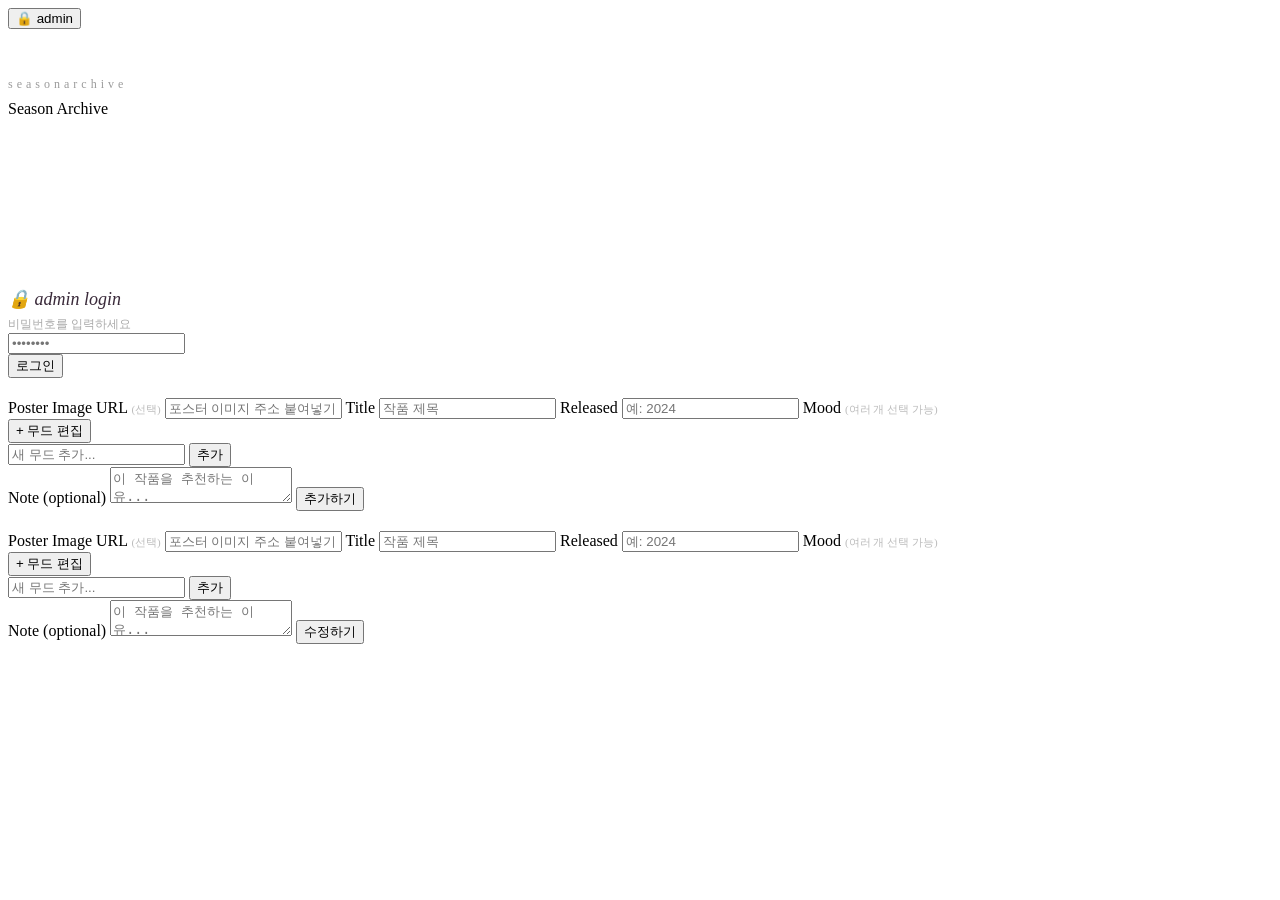
==== commit 59ed4551: "Add files via upload" ====
--- a/index.html
+++ b/index.html
@@ -4,201 +4,25 @@
   <meta charset="UTF-8" />
   <meta name="viewport" content="width=device-width, initial-scale=1.0" />
   <title>seasonarchive</title>
-  <link href="https://fonts.googleapis.com/css2?family=Playfair+Display:ital,wght@0,400;0,700;1,400&family=Noto+Serif+KR:wght@300;400;600&display=swap" rel="stylesheet" />
-  <style>
-    * { box-sizing: border-box; margin: 0; padding: 0; }
-    body { min-height: 100vh; font-family: 'Noto Serif KR', Georgia, serif; transition: background 0.8s ease; }
-
-    .season-btn {
-      background: rgba(255,255,255,0.4);
-      border: 1.5px solid rgba(255,255,255,0.6);
-      border-radius: 100px; padding: 8px 20px; cursor: pointer;
-      font-family: 'Playfair Display', serif; font-size: 13px; letter-spacing: 2px;
-      transition: all 0.3s ease; backdrop-filter: blur(8px);
-    }
-    .season-btn:hover { background: rgba(255,255,255,0.65); transform: translateY(-2px); }
-    .season-btn.active { background: rgba(255,255,255,0.85); box-shadow: 0 4px 20px rgba(0,0,0,0.12); transform: translateY(-2px); }
-
-    .cat-tabs {
-      display: flex; gap: 0;
-      background: rgba(255,255,255,0.35); border: 1.5px solid rgba(255,255,255,0.6);
-      border-radius: 14px; padding: 4px; backdrop-filter: blur(8px);
-      width: fit-content; margin-bottom: 28px;
-    }
-    .cat-btn {
-      background: none; border: none; border-radius: 10px; padding: 8px 18px;
-      cursor: pointer; font-family: 'Noto Serif KR', serif; font-size: 13px;
-      color: rgba(0,0,0,0.45); transition: all 0.25s ease; letter-spacing: 0.5px;
-    }
-    .cat-btn:hover { color: rgba(0,0,0,0.65); }
-    .cat-btn.active { background: rgba(255,255,255,0.85); color: rgba(0,0,0,0.75); box-shadow: 0 2px 10px rgba(0,0,0,0.08); font-weight: 600; }
-
-    .work-card {
-      background: rgba(255,255,255,0.55); border: 1px solid rgba(255,255,255,0.7);
-      border-radius: 16px; padding: 20px 22px; transition: all 0.35s ease;
-      backdrop-filter: blur(12px); position: relative;
-    }
-    .work-card:hover { background: rgba(255,255,255,0.8); transform: translateY(-4px); box-shadow: 0 12px 32px rgba(0,0,0,0.1); }
-    .work-card:hover .card-actions { opacity: 1 !important; }
-    .card-actions { position: absolute; top: 12px; right: 14px; display: flex; gap: 6px; opacity: 0; transition: opacity 0.2s; }
-    .edit-btn { background: none; border: none; cursor: pointer; font-size: 13px; padding: 0 2px; }
-    .delete-btn-inline { background: none; border: none; cursor: pointer; font-size: 13px; color: #aaa; transition: color 0.2s; }
-    .delete-btn-inline:hover { color: #e05050; }
-
-    .add-btn {
-      background: rgba(255,255,255,0.4); border: 1.5px dashed rgba(0,0,0,0.2);
-      border-radius: 16px; padding: 20px; cursor: pointer; text-align: center;
-      font-family: 'Noto Serif KR', serif; font-size: 14px; color: rgba(0,0,0,0.4);
-      transition: all 0.3s; width: 100%;
-    }
-    .add-btn:hover { background: rgba(255,255,255,0.65); border-color: rgba(0,0,0,0.35); color: rgba(0,0,0,0.6); }
-
-    .empty-state { text-align: center; padding: 48px 20px; color: rgba(0,0,0,0.3); font-family: 'Playfair Display', serif; font-style: italic; font-size: 15px; }
-
-    .admin-toggle {
-      position: fixed; top: 20px; right: 24px;
-      background: rgba(255,255,255,0.45); border: 1.5px solid rgba(255,255,255,0.6);
-      border-radius: 100px; padding: 7px 16px; cursor: pointer;
-      font-size: 12px; font-family: 'Playfair Display', serif; letter-spacing: 1px;
-      color: rgba(0,0,0,0.45); backdrop-filter: blur(8px); transition: all 0.3s; z-index: 50;
-    }
-    .admin-toggle:hover { background: rgba(255,255,255,0.7); color: rgba(0,0,0,0.7); }
-    .admin-toggle.logged-in { background: rgba(255,255,255,0.85); color: rgba(0,0,0,0.65); }
-
-    .login-overlay, .modal-overlay {
-      position: fixed; inset: 0; background: rgba(0,0,0,0.3); backdrop-filter: blur(4px);
-      display: none; align-items: center; justify-content: center; z-index: 100;
-    }
-    .login-overlay { z-index: 200; }
-    .login-overlay.active, .modal-overlay.active { display: flex; }
-
-    @keyframes slideUp { from { transform: translateY(20px); opacity: 0 } to { transform: translateY(0); opacity: 1 } }
-
-    .login-modal {
-      background: white; border-radius: 20px; padding: 36px 32px;
-      width: 90%; max-width: 320px; box-shadow: 0 20px 60px rgba(0,0,0,0.15);
-      animation: slideUp 0.3s ease; text-align: center;
-    }
-    .login-modal input {
-      width: 100%; border: 1.5px solid #e8e8e8; border-radius: 10px; padding: 10px 14px;
-      font-family: 'Noto Serif KR', serif; font-size: 15px; outline: none;
-      transition: border-color 0.2s; background: #fafafa; margin-top: 14px;
-      text-align: center; letter-spacing: 4px;
-    }
-    .login-modal input:focus { border-color: #c8a8b8; background: white; }
-    .login-error { font-size: 12px; color: #e05050; margin-top: 8px; min-height: 18px; font-family: 'Noto Serif KR', serif; }
-    .login-submit {
-      width: 100%; padding: 11px; border-radius: 12px; border: none; cursor: pointer;
-      font-family: 'Noto Serif KR', serif; font-size: 14px; font-weight: 600;
-      margin-top: 12px; background: #f0e8f0; color: #5a2d4a; transition: all 0.2s;
-    }
-    .login-submit:hover { opacity: 0.85; transform: translateY(-1px); }
-
-    .modal {
-      background: white; border-radius: 20px; padding: 32px;
-      width: 90%; max-width: 440px; max-height: 90vh; overflow-y: auto;
-      box-shadow: 0 20px 60px rgba(0,0,0,0.15); animation: slideUp 0.3s ease;
-    }
-    .modal input, .modal textarea {
-      width: 100%; border: 1.5px solid #e8e8e8; border-radius: 10px;
-      padding: 10px 14px; font-family: 'Noto Serif KR', serif; font-size: 14px;
-      outline: none; transition: border-color 0.2s; background: #fafafa; margin-top: 6px;
-    }
-    .modal input:focus, .modal textarea:focus { border-color: #c8a8b8; background: white; }
-    .modal textarea { resize: none; height: 72px; }
-
-    .submit-btn {
-      width: 100%; padding: 12px; border-radius: 12px; border: none; cursor: pointer;
-      font-family: 'Noto Serif KR', serif; font-size: 15px; font-weight: 600;
-      margin-top: 20px; transition: all 0.2s;
-    }
-    .submit-btn:hover { opacity: 0.88; transform: translateY(-1px); }
-    .field-label { font-size: 12px; color: #888; letter-spacing: 1px; margin-top: 14px; display: block; font-family: 'Playfair Display', serif; }
-
-    /* 무드 칩 선택 */
-    .mood-chips { display: flex; flex-wrap: wrap; gap: 7px; margin-top: 8px; }
-    .mood-chip {
-      padding: 5px 13px; border-radius: 100px; font-size: 12px;
-      font-family: 'Noto Serif KR', serif; cursor: pointer;
-      border: 1.5px solid #e0e0e0; background: #fafafa; color: #888;
-      transition: all 0.2s; user-select: none;
-    }
-    .mood-chip:hover { border-color: #c8a8b8; color: #5a2d4a; }
-    .mood-chip.selected { background: #f0e8f0; border-color: #c8a8b8; color: #5a2d4a; font-weight: 600; }
-
-    /* 무드 관리 */
-    .mood-manage-btn {
-      margin-top: 8px; background: none; border: none; cursor: pointer;
-      font-size: 11px; color: #bbb; font-family: 'Playfair Display', serif;
-      letter-spacing: 1px; text-decoration: underline; padding: 0;
-    }
-    .mood-manage-btn:hover { color: #888; }
-    .mood-manage-area {
-      margin-top: 10px; padding: 12px; background: #fafafa;
-      border-radius: 10px; border: 1.5px solid #f0e8f0; display: none;
-    }
-    .mood-manage-area.open { display: block; }
-    .mood-manage-list { display: flex; flex-wrap: wrap; gap: 6px; margin-bottom: 10px; }
-    .mood-manage-chip {
-      display: flex; align-items: center; gap: 4px;
-      padding: 4px 10px; border-radius: 100px; font-size: 11px;
-      background: #fff; border: 1.5px solid #e0d0e0; color: #5a2d4a;
-      font-family: 'Noto Serif KR', serif;
-    }
-    .mood-remove-btn { background: none; border: none; cursor: pointer; color: #ccc; font-size: 11px; padding: 0; line-height: 1; }
-    .mood-remove-btn:hover { color: #e05050; }
-    .mood-add-row { display: flex; gap: 6px; }
-    .mood-add-input {
-      flex: 1; border: 1.5px solid #e8e8e8; border-radius: 8px; padding: 6px 10px;
-      font-family: 'Noto Serif KR', serif; font-size: 13px; outline: none;
-      transition: border-color 0.2s; background: white;
-    }
-    .mood-add-input:focus { border-color: #c8a8b8; }
-    .mood-add-btn {
-      padding: 6px 14px; border-radius: 8px; border: none; cursor: pointer;
-      background: #f0e8f0; color: #5a2d4a; font-family: 'Noto Serif KR', serif;
-      font-size: 13px; font-weight: 600; transition: all 0.2s;
-    }
-    .mood-add-btn:hover { opacity: 0.85; }
-
-    .tag-chip { display: inline-block; padding: 3px 10px; border-radius: 100px; font-size: 11px; letter-spacing: 0.5px; font-family: 'Noto Serif KR', serif; }
-    .header-title { font-family: 'Playfair Display', serif; font-style: italic; font-size: clamp(38px, 7vw, 64px); letter-spacing: -1px; line-height: 1; }
-    .work-title { font-family: 'Noto Serif KR', serif; font-weight: 600; font-size: 16px; line-height: 1.3; }
-    .count-badge { font-family: 'Playfair Display', serif; font-style: italic; font-size: 13px; }
-    .work-index { font-family: 'Playfair Display', serif; font-style: italic; font-size: 28px; opacity: 0.4; line-height: 1; min-width: 32px; text-align: right; padding-top: 2px; }
-    .work-note { font-size: 13px; color: rgba(0,0,0,0.5); font-family: 'Noto Serif KR', serif; font-style: italic; line-height: 1.5; }
-    .divider { flex: 1; height: 1px; background: rgba(0,0,0,0.1); }
-    #works-list { display: flex; flex-direction: column; gap: 14px; }
-    .poster-wrap {
-      width: 72px; min-width: 72px;
-      aspect-ratio: 2/3;
-      border-radius: 10px;
-      overflow: hidden;
-      background: rgba(0,0,0,0.06);
-      display: flex; align-items: center; justify-content: center;
-      flex-shrink: 0;
-    }
-    .poster-wrap img { width: 100%; height: 100%; object-fit: cover; }
-    .poster-placeholder {
-      font-size: 22px; opacity: 0.3;
-    }
-    .container { max-width: 720px; margin: 0 auto; padding: 0 32px; }
-  </style>
+  <link rel="stylesheet" href="css/style.css" />
 </head>
 <body>
 
   <button class="admin-toggle" id="admin-toggle-btn" onclick="toggleAdmin()">🔒 admin</button>
 
+  <!-- Header -->
   <div class="container" style="padding-top: 48px; padding-bottom: 24px;">
     <div style="margin-bottom: 8px; font-size: 12px; letter-spacing: 4px; color: rgba(0,0,0,0.4); font-family: 'Playfair Display', serif;">seasonarchive</div>
     <div class="header-title" id="header-title">Season Archive</div>
     <div id="season-desc" style="margin-top: 10px; font-size: 14px; color: rgba(0,0,0,0.45); font-family: 'Noto Serif KR', serif;"></div>
   </div>
 
+  <!-- Season Tabs -->
   <div class="container" style="padding-bottom: 36px;">
     <div style="display: flex; gap: 10px; flex-wrap: wrap;" id="season-tabs"></div>
   </div>
 
+  <!-- Category Tabs + Works -->
   <div class="container" style="padding-bottom: 80px;">
     <div id="cat-tabs-container"></div>
     <div style="display: flex; align-items: baseline; gap: 10px; margin-bottom: 20px;">
@@ -213,7 +37,7 @@
     <div class="login-modal">
       <div style="font-family: 'Playfair Display', serif; font-size: 18px; font-style: italic; color: #3a2a3a;">🔒 admin login</div>
       <div style="font-size: 12px; color: #aaa; margin-top: 6px; font-family: 'Noto Serif KR', serif;">비밀번호를 입력하세요</div>
-      <input type="password" id="pw-input" placeholder="••••••••" onkeydown="if(event.key==='Enter') checkPassword()" />
+      <input type="password" id="pw-input" placeholder="••••••••" />
       <div class="login-error" id="login-error"></div>
       <button class="login-submit" onclick="checkPassword()">로그인</button>
     </div>
@@ -281,359 +105,11 @@
     </div>
   </div>
 
-  <script>
-    const ADMIN_PASSWORD = "sorogee"; // ✏️ 여기서 비밀번호 변경
-
-    const seasons = {
-      spring: { label:"봄", en:"SPRING", gradient:"linear-gradient(135deg,#f8c8d4 0%,#fde8c8 50%,#e8f4d4 100%)", accent:"#e8758a", text:"#5a2d3a", tag:"#f0a8b8", tagText:"#8b3a4a", emoji:"🌸", desc:"설레고 따뜻한 계절의 작품들" },
-      summer: { label:"여름", en:"SUMMER", gradient:"linear-gradient(135deg,#c8e8f8 0%,#d4f0e8 50%,#f8f0c8 100%)", accent:"#2a8ab8", text:"#1a3a5a", tag:"#a8d8f0", tagText:"#1a5a7a", emoji:"🌊", desc:"뜨겁고 생동감 넘치는 작품들" },
-      autumn: { label:"가을", en:"AUTUMN", gradient:"linear-gradient(135deg,#f8e8c8 0%,#f0c8a8 50%,#e8d8c8 100%)", accent:"#c86820", text:"#4a2a10", tag:"#f0c898", tagText:"#7a3a10", emoji:"🍂", desc:"깊고 사색적인 계절의 작품들" },
-      winter: { label:"겨울", en:"WINTER", gradient:"linear-gradient(135deg,#d8e8f8 0%,#e8eef8 50%,#f0f4f8 100%)", accent:"#3a5888", text:"#1a2a4a", tag:"#b8cce8", tagText:"#2a4a78", emoji:"❄️", desc:"고요하고 서정적인 작품들" },
-    };
-
-    const categories = [
-      { key:"영화", emoji:"🎬" },
-      { key:"드라마", emoji:"📺" },
-      { key:"책", emoji:"📚" },
-    ];
-
-    const typeColors = {
-      "영화": { bg:"#fff0f5", text:"#c0406a" },
-      "드라마": { bg:"#f0f5ff", text:"#4060c0" },
-      "책": { bg:"#f0fff5", text:"#208050" },
-    };
-
-    // 무드 목록 (수정 가능)
-    let moodList = ["설렘", "위로", "몽환", "열정", "유쾌", "그리움", "서사", "치유", "성찰", "따뜻함", "판타지", "철학"];
-
-    let works = {
-      spring: [
-        { id:1, title:"벚꽃 동화", type:"영화", year:"2023", mood:["설렘"], note:"봄날의 첫사랑 같은 영화" },
-        { id:2, title:"나의 해방일지", type:"드라마", year:"2022.04 ~ 2022.05", mood:["위로"], note:"봄처럼 천천히 피어나는 이야기" },
-        { id:3, title:"채식주의자", type:"책", year:"2007", mood:["몽환"], note:"한강 작가의 섬세한 봄의 감각" },
-      ],
-      summer: [
-        { id:4, title:"콜 미 바이 유어 네임", type:"영화", year:"2017", mood:["열정"], note:"이탈리아 여름의 뜨거운 감정" },
-        { id:5, title:"이상한 변호사 우영우", type:"드라마", year:"2022.06 ~ 2022.08", mood:["유쾌"], note:"여름처럼 활기차고 따뜻한" },
-        { id:6, title:"노르웨이의 숲", type:"책", year:"1987", mood:["그리움"], note:"무라카미 하루키의 여름 청춘" },
-      ],
-      autumn: [
-        { id:7, title:"가을의 전설", type:"영화", year:"1994", mood:["서사"], note:"가을처럼 깊고 장엄한 이야기" },
-        { id:8, title:"나의 아저씨", type:"드라마", year:"2018.03 ~ 2018.05", mood:["치유"], note:"가을의 무게감이 느껴지는 드라마" },
-        { id:9, title:"82년생 김지영", type:"책", year:"2016", mood:["성찰"], note:"가을처럼 묵직하게 남는 이야기" },
-      ],
-      winter: [
-        { id:10, title:"러브 액츄얼리", type:"영화", year:"2003", mood:["따뜻함"], note:"겨울 밤 보기 딱 좋은 영화" },
-        { id:11, title:"도깨비", type:"드라마", year:"2016.12 ~ 2017.01", mood:["판타지"], note:"눈 내리는 겨울과 어울리는 로맨스" },
-        { id:12, title:"데미안", type:"책", year:"1919", mood:["철학"], note:"겨울 긴 밤에 읽기 좋은 고전" },
-      ],
-    };
-
-    let activeSeason = "spring";
-    let activeCategory = "영화";
-    let isAdmin = false;
-    let editingId = null;
-
-    // 선택된 무드 상태
-    let selectedMoods = { add: [], edit: [] };
-
-    // ── 무드 칩 렌더링 ──
-    function renderMoodChips(context, selectedArr) {
-      const container = document.getElementById(context + "-mood-chips");
-      container.innerHTML = "";
-      moodList.forEach(m => {
-        const chip = document.createElement("div");
-        chip.className = "mood-chip" + (selectedArr.includes(m) ? " selected" : "");
-        chip.textContent = m;
-        chip.onclick = () => toggleMoodChip(context, m);
-        container.appendChild(chip);
-      });
-    }
-
-    function toggleMoodChip(context, mood) {
-      const arr = selectedMoods[context];
-      const idx = arr.indexOf(mood);
-      if (idx === -1) arr.push(mood);
-      else arr.splice(idx, 1);
-      renderMoodChips(context, arr);
-    }
-
-    // ── 무드 관리 패널 ──
-    function toggleMoodManage(context) {
-      const area = document.getElementById(context + "-mood-manage");
-      area.classList.toggle("open");
-      if (area.classList.contains("open")) renderMoodManageList(context);
-    }
-
-    function renderMoodManageList(context) {
-      const container = document.getElementById(context + "-mood-manage-list");
-      container.innerHTML = "";
-      moodList.forEach(m => {
-        const chip = document.createElement("div");
-        chip.className = "mood-manage-chip";
-        chip.innerHTML = `<span>${m}</span><button class="mood-remove-btn" onclick="removeMood('${m}', '${context}')">✕</button>`;
-        container.appendChild(chip);
-      });
-    }
-
-    function removeMood(mood, context) {
-      moodList = moodList.filter(m => m !== mood);
-      selectedMoods.add = selectedMoods.add.filter(m => m !== mood);
-      selectedMoods.edit = selectedMoods.edit.filter(m => m !== mood);
-      renderMoodChips(context, selectedMoods[context]);
-      renderMoodManageList(context);
-      // 다른 context도 동기화
-      const other = context === "add" ? "edit" : "add";
-      if (document.getElementById(other + "-mood-manage").classList.contains("open")) {
-        renderMoodManageList(other);
-      }
-      renderMoodChips(other, selectedMoods[other]);
-    }
-
-    function addMood(context) {
-      const input = document.getElementById(context + "-mood-input");
-      const val = input.value.trim();
-      if (!val || moodList.includes(val)) { input.value = ""; return; }
-      moodList.push(val);
-      input.value = "";
-      renderMoodChips(context, selectedMoods[context]);
-      renderMoodManageList(context);
-      const other = context === "add" ? "edit" : "add";
-      renderMoodChips(other, selectedMoods[other]);
-    }
-
-    // ── Admin ──
-    function toggleAdmin() {
-      if (isAdmin) {
-        isAdmin = false;
-        document.getElementById("admin-toggle-btn").textContent = "🔒 admin";
-        document.getElementById("admin-toggle-btn").classList.remove("logged-in");
-        renderWorks();
-      } else {
-        document.getElementById("pw-input").value = "";
-        document.getElementById("login-error").textContent = "";
-        document.getElementById("login-overlay").classList.add("active");
-        setTimeout(() => document.getElementById("pw-input").focus(), 100);
-      }
-    }
-
-    function checkPassword() {
-      const pw = document.getElementById("pw-input").value;
-      if (pw === ADMIN_PASSWORD) {
-        isAdmin = true;
-        document.getElementById("login-overlay").classList.remove("active");
-        document.getElementById("admin-toggle-btn").textContent = "🔓 admin";
-        document.getElementById("admin-toggle-btn").classList.add("logged-in");
-        renderWorks();
-      } else {
-        document.getElementById("login-error").textContent = "비밀번호가 틀렸어요";
-        document.getElementById("pw-input").value = "";
-        document.getElementById("pw-input").focus();
-      }
-    }
-
-    // ── Render ──
-    function applySeasonTheme() {
-      const s = seasons[activeSeason];
-      document.body.style.background = s.gradient;
-      document.getElementById("header-title").style.color = s.text;
-      document.getElementById("season-desc").textContent = s.emoji + " " + s.desc;
-      document.getElementById("count-badge").style.color = s.accent;
-    }
-
-    function renderTabs() {
-      const container = document.getElementById("season-tabs");
-      container.innerHTML = "";
-      Object.entries(seasons).forEach(([key, s]) => {
-        const btn = document.createElement("button");
-        btn.className = "season-btn" + (activeSeason === key ? " active" : "");
-        btn.textContent = s.emoji + " " + s.en;
-        btn.style.color = activeSeason === key ? s.text : "rgba(0,0,0,0.55)";
-        btn.onclick = () => { activeSeason = key; render(); };
-        container.appendChild(btn);
-      });
-    }
-
-    function renderCategoryTabs() {
-      const container = document.getElementById("cat-tabs-container");
-      const tabBar = document.createElement("div");
-      tabBar.className = "cat-tabs";
-      categories.forEach(cat => {
-        const btn = document.createElement("button");
-        btn.className = "cat-btn" + (activeCategory === cat.key ? " active" : "");
-        btn.textContent = cat.emoji + " " + cat.key;
-        btn.onclick = () => { activeCategory = cat.key; renderCategoryTabs(); renderWorks(); };
-        tabBar.appendChild(btn);
-      });
-      container.innerHTML = "";
-      container.appendChild(tabBar);
-    }
-
-    function renderWorks() {
-      const s = seasons[activeSeason];
-      const cat = categories.find(c => c.key === activeCategory);
-      const list = works[activeSeason].filter(w => w.type === activeCategory);
-      const container = document.getElementById("works-list");
-      document.getElementById("count-badge").textContent = list.length + " works";
-      document.getElementById("modal-title").style.color = s.text;
-      document.getElementById("modal-title").textContent = s.emoji + " " + cat.emoji + " " + s.label + "의 " + activeCategory;
-      document.getElementById("submit-btn").style.background = s.gradient;
-      document.getElementById("submit-btn").style.color = s.text;
-      container.innerHTML = "";
-
-      if (list.length === 0 && !isAdmin) {
-        const empty = document.createElement("div");
-        empty.className = "empty-state";
-        empty.textContent = "아직 등록된 작품이 없어요";
-        container.appendChild(empty);
-        return;
-      }
-
-      list.forEach((work, i) => {
-        const card = document.createElement("div");
-        card.className = "work-card";
-        const moods = Array.isArray(work.mood) ? work.mood : [work.mood];
-        const moodTags = moods.map(m =>
-          `<span class="tag-chip" style="background:${s.tag}; color:${s.tagText};">${m}</span>`
-        ).join("");
-        card.innerHTML = `
-          ${isAdmin ? `<div class="card-actions">
-            <button class="edit-btn" onclick="openEditModal(${work.id})">✏️</button>
-            <button class="delete-btn-inline" onclick="deleteWork(${work.id})">✕</button>
-          </div>` : ""}
-          <div style="display:flex; align-items:flex-start; gap:14px;">
-            <div class="work-index" style="color:${s.accent};">${String(i+1).padStart(2,"0")}</div>
-            ${work.poster ? `<div class="poster-wrap"><img src="${work.poster}" alt="${work.title}" onerror="this.parentElement.innerHTML='<span class=\'poster-placeholder\'>🎞️</span>'" /></div>` : `<div class="poster-wrap"><span class="poster-placeholder">${work.type === '영화' ? '🎬' : work.type === '드라마' ? '📺' : '📚'}</span></div>`}
-            <div style="flex:1;">
-              <div style="display:flex; align-items:center; gap:8px; flex-wrap:wrap; margin-bottom:6px;">
-                <span class="work-title" style="color:${s.text};">${work.title}</span>
-                <span style="font-size:12px; color:rgba(0,0,0,0.35); font-family:Georgia,serif;">${work.year}</span>
-              </div>
-              <div style="display:flex; gap:6px; flex-wrap:wrap; margin-bottom:${work.note ? "8px":"0"};">
-                ${moodTags}
-              </div>
-              ${work.note ? `<div class="work-note">"${work.note}"</div>` : ""}
-            </div>
-          </div>
-        `;
-        container.appendChild(card);
-      });
-
-      if (isAdmin) {
-        const addBtn = document.createElement("button");
-        addBtn.className = "add-btn";
-        addBtn.textContent = "+ " + activeCategory + " 추가하기";
-        addBtn.onclick = () => openAddModal();
-        container.appendChild(addBtn);
-      }
-    }
-
-    function openAddModal() {
-      const yearInput = document.getElementById("input-year");
-      const yearLabel = document.getElementById("year-label");
-      yearLabel.textContent = activeCategory === "드라마" ? "Aired" : "Released";
-      yearInput.placeholder = activeCategory === "드라마" ? "예: 2022.06 ~ 2022.08" : activeCategory === "책" ? "예: 2024.03.15" : "예: 2024";
-      yearInput.value = "";
-      document.getElementById("input-title").value = "";
-      document.getElementById("input-note").value = "";
-      document.getElementById("input-poster").value = "";
-      document.getElementById("add-poster-preview").style.display = "none";
-      selectedMoods.add = [];
-      document.getElementById("add-mood-manage").classList.remove("open");
-      renderMoodChips("add", []);
-      document.getElementById("modal-overlay").classList.add("active");
-    }
-
-    function openEditModal(id) {
-      const work = works[activeSeason].find(w => w.id === id);
-      if (!work) return;
-      editingId = id;
-      const s = seasons[activeSeason];
-      document.getElementById("edit-modal-title").textContent = "✏️ " + work.title + " 수정";
-      document.getElementById("edit-modal-title").style.color = s.text;
-      document.getElementById("edit-input-title").value = work.title;
-      document.getElementById("edit-input-year").value = work.year;
-      document.getElementById("edit-input-note").value = work.note || "";
-      document.getElementById("edit-input-poster").value = work.poster || "";
-      const editPreview = document.getElementById("edit-poster-preview");
-      if (work.poster) {
-        document.getElementById("edit-poster-img").src = work.poster;
-        editPreview.style.display = "block";
-      } else {
-        editPreview.style.display = "none";
-      }
-      document.getElementById("edit-submit-btn").style.background = s.gradient;
-      document.getElementById("edit-submit-btn").style.color = s.text;
-      document.getElementById("edit-year-label").textContent = work.type === "드라마" ? "Aired" : "Released";
-      selectedMoods.edit = Array.isArray(work.mood) ? [...work.mood] : [work.mood];
-      document.getElementById("edit-mood-manage").classList.remove("open");
-      renderMoodChips("edit", selectedMoods.edit);
-      document.getElementById("edit-modal-overlay").classList.add("active");
-    }
-
-    function handleAdd() {
-      const title = document.getElementById("input-title").value.trim();
-      if (!title) return;
-      works[activeSeason].push({
-        id: Date.now(), title, type: activeCategory,
-        year: document.getElementById("input-year").value.trim(),
-        mood: [...selectedMoods.add],
-        note: document.getElementById("input-note").value.trim(),
-        poster: document.getElementById("input-poster").value.trim(),
-      });
-      document.getElementById("modal-overlay").classList.remove("active");
-      renderWorks();
-    }
-
-    function handleEdit() {
-      const title = document.getElementById("edit-input-title").value.trim();
-      if (!title || editingId === null) return;
-      works[activeSeason] = works[activeSeason].map(w => {
-        if (w.id !== editingId) return w;
-        return { ...w, title, year: document.getElementById("edit-input-year").value.trim(), mood: [...selectedMoods.edit], note: document.getElementById("edit-input-note").value.trim(), poster: document.getElementById("edit-input-poster").value.trim() };
-      });
-      editingId = null;
-      document.getElementById("edit-modal-overlay").classList.remove("active");
-      renderWorks();
-    }
-
-    function deleteWork(id) {
-      works[activeSeason] = works[activeSeason].filter(w => w.id !== id);
-      renderWorks();
-    }
-
-    ["modal-overlay", "edit-modal-overlay", "login-overlay"].forEach(id => {
-      document.getElementById(id).addEventListener("click", function(e) {
-        if (e.target === this) this.classList.remove("active");
-      });
-    });
-
-    document.getElementById("input-title").addEventListener("keydown", e => { if (e.key === "Enter") handleAdd(); });
-
-    // 포스터 URL 입력시 미리보기
-    document.getElementById("input-poster").addEventListener("input", function() {
-      const preview = document.getElementById("add-poster-preview");
-      const img = document.getElementById("add-poster-img");
-      if (this.value.trim()) {
-        img.src = this.value.trim();
-        preview.style.display = "block";
-      } else {
-        preview.style.display = "none";
-      }
-    });
-    document.getElementById("edit-input-poster").addEventListener("input", function() {
-      const preview = document.getElementById("edit-poster-preview");
-      const img = document.getElementById("edit-poster-img");
-      if (this.value.trim()) {
-        img.src = this.value.trim();
-        preview.style.display = "block";
-      } else {
-        preview.style.display = "none";
-      }
-    });
-
-    function render() { applySeasonTheme(); renderTabs(); renderCategoryTabs(); renderWorks(); }
-    render();
-  </script>
+  <!-- JS 로드 순서 중요: data → mood → render → admin → main -->
+  <script src="js/data.js"></script>
+  <script src="js/mood.js"></script>
+  <script src="js/render.js"></script>
+  <script src="js/admin.js"></script>
+  <script src="js/main.js"></script>
 </body>
 </html>
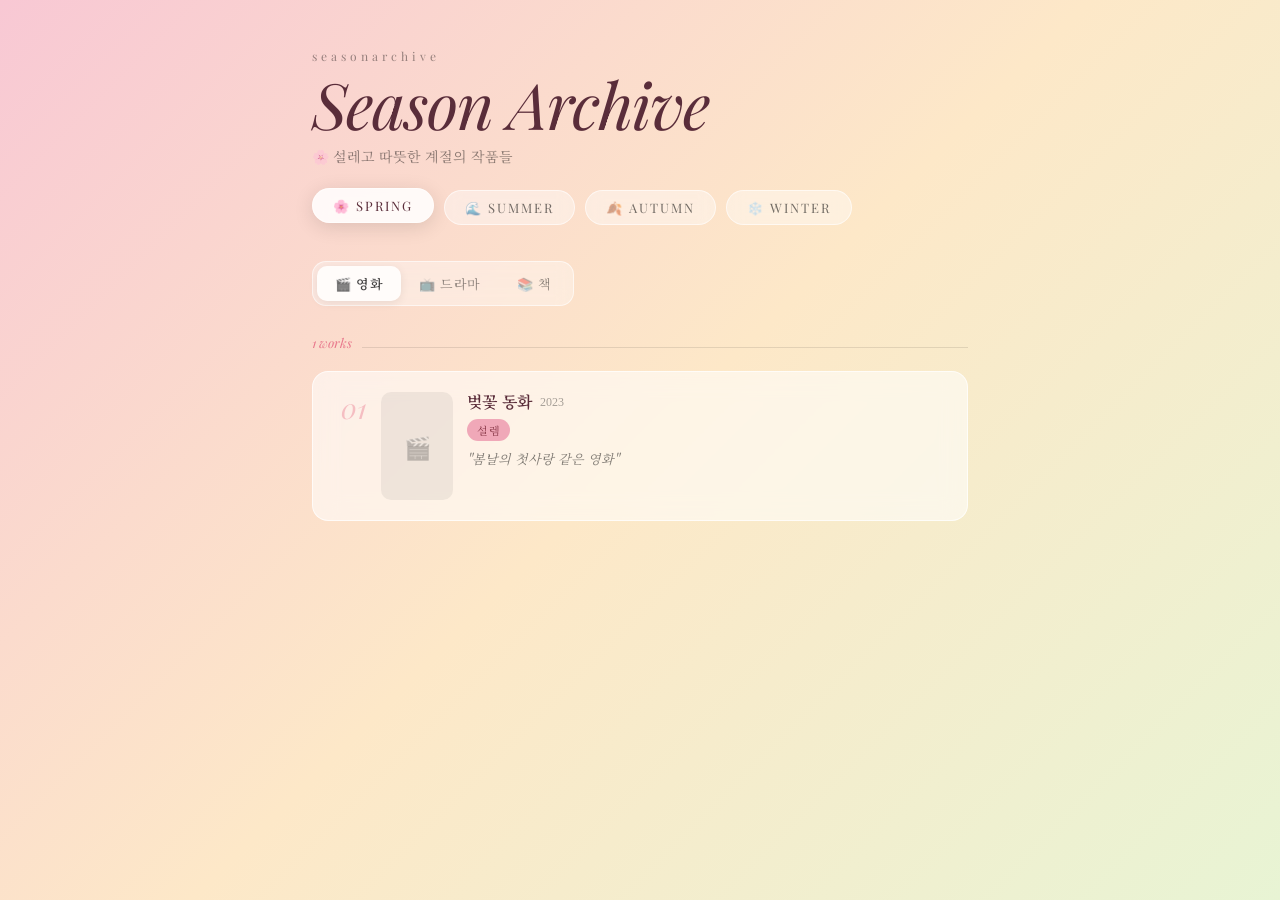
==== commit 5bffaeed: "Add files via upload" ====
--- a/index.html
+++ b/index.html
@@ -7,8 +7,6 @@
   <link rel="stylesheet" href="css/style.css" />
 </head>
 <body>
-
-  <button class="admin-toggle" id="admin-toggle-btn" onclick="toggleAdmin()">🔒 admin</button>
 
   <!-- Header -->
   <div class="container" style="padding-top: 48px; padding-bottom: 24px;">
@@ -32,84 +30,9 @@
     <div id="works-list"></div>
   </div>
 
-  <!-- 로그인 모달 -->
-  <div class="login-overlay" id="login-overlay">
-    <div class="login-modal">
-      <div style="font-family: 'Playfair Display', serif; font-size: 18px; font-style: italic; color: #3a2a3a;">🔒 admin login</div>
-      <div style="font-size: 12px; color: #aaa; margin-top: 6px; font-family: 'Noto Serif KR', serif;">비밀번호를 입력하세요</div>
-      <input type="password" id="pw-input" placeholder="••••••••" />
-      <div class="login-error" id="login-error"></div>
-      <button class="login-submit" onclick="checkPassword()">로그인</button>
-    </div>
-  </div>
-
-  <!-- 작품 추가 모달 -->
-  <div class="modal-overlay" id="modal-overlay">
-    <div class="modal">
-      <div style="font-family: 'Playfair Display', serif; font-size: 20px; font-style: italic; margin-bottom: 20px;" id="modal-title"></div>
-      <label class="field-label">Poster Image URL <span style="font-size:11px; color:#bbb;">(선택)</span></label>
-      <input type="text" id="input-poster" placeholder="포스터 이미지 주소 붙여넣기" />
-      <div id="add-poster-preview" style="margin-top:8px; display:none;">
-        <div style="width:72px; aspect-ratio:2/3; border-radius:10px; overflow:hidden; background:#f0f0f0;">
-          <img id="add-poster-img" src="" style="width:100%; height:100%; object-fit:cover;" />
-        </div>
-      </div>
-      <label class="field-label">Title</label>
-      <input type="text" id="input-title" placeholder="작품 제목" />
-      <label class="field-label" id="year-label">Released</label>
-      <input type="text" id="input-year" placeholder="예: 2024" />
-      <label class="field-label">Mood <span style="font-size:11px; color:#bbb;">(여러 개 선택 가능)</span></label>
-      <div class="mood-chips" id="add-mood-chips"></div>
-      <button class="mood-manage-btn" onclick="toggleMoodManage('add')">+ 무드 편집</button>
-      <div class="mood-manage-area" id="add-mood-manage">
-        <div class="mood-manage-list" id="add-mood-manage-list"></div>
-        <div class="mood-add-row">
-          <input class="mood-add-input" id="add-mood-input" placeholder="새 무드 추가..." onkeydown="if(event.key==='Enter') addMood('add')" />
-          <button class="mood-add-btn" onclick="addMood('add')">추가</button>
-        </div>
-      </div>
-      <label class="field-label">Note (optional)</label>
-      <textarea id="input-note" placeholder="이 작품을 추천하는 이유..."></textarea>
-      <button class="submit-btn" id="submit-btn" onclick="handleAdd()">추가하기</button>
-    </div>
-  </div>
-
-  <!-- 작품 수정 모달 -->
-  <div class="modal-overlay" id="edit-modal-overlay">
-    <div class="modal">
-      <div style="font-family: 'Playfair Display', serif; font-size: 20px; font-style: italic; margin-bottom: 20px;" id="edit-modal-title"></div>
-      <label class="field-label">Poster Image URL <span style="font-size:11px; color:#bbb;">(선택)</span></label>
-      <input type="text" id="edit-input-poster" placeholder="포스터 이미지 주소 붙여넣기" />
-      <div id="edit-poster-preview" style="margin-top:8px; display:none;">
-        <div style="width:72px; aspect-ratio:2/3; border-radius:10px; overflow:hidden; background:#f0f0f0;">
-          <img id="edit-poster-img" src="" style="width:100%; height:100%; object-fit:cover;" />
-        </div>
-      </div>
-      <label class="field-label">Title</label>
-      <input type="text" id="edit-input-title" placeholder="작품 제목" />
-      <label class="field-label" id="edit-year-label">Released</label>
-      <input type="text" id="edit-input-year" placeholder="예: 2024" />
-      <label class="field-label">Mood <span style="font-size:11px; color:#bbb;">(여러 개 선택 가능)</span></label>
-      <div class="mood-chips" id="edit-mood-chips"></div>
-      <button class="mood-manage-btn" onclick="toggleMoodManage('edit')">+ 무드 편집</button>
-      <div class="mood-manage-area" id="edit-mood-manage">
-        <div class="mood-manage-list" id="edit-mood-manage-list"></div>
-        <div class="mood-add-row">
-          <input class="mood-add-input" id="edit-mood-input" placeholder="새 무드 추가..." onkeydown="if(event.key==='Enter') addMood('edit')" />
-          <button class="mood-add-btn" onclick="addMood('edit')">추가</button>
-        </div>
-      </div>
-      <label class="field-label">Note (optional)</label>
-      <textarea id="edit-input-note" placeholder="이 작품을 추천하는 이유..."></textarea>
-      <button class="submit-btn" id="edit-submit-btn" onclick="handleEdit()">수정하기</button>
-    </div>
-  </div>
-
-  <!-- JS 로드 순서 중요: data → mood → render → admin → main -->
+  <!-- JS 로드 순서 중요: data → render → main -->
   <script src="js/data.js"></script>
-  <script src="js/mood.js"></script>
   <script src="js/render.js"></script>
-  <script src="js/admin.js"></script>
   <script src="js/main.js"></script>
 </body>
 </html>
--- a/css/style.css
+++ b/css/style.css
@@ -0,0 +1,190 @@
+@import url('https://fonts.googleapis.com/css2?family=Playfair+Display:ital,wght@0,400;0,700;1,400&family=Noto+Serif+KR:wght@300;400;600&display=swap');
+
+* { box-sizing: border-box; margin: 0; padding: 0; }
+body { min-height: 100vh; font-family: 'Noto Serif KR', Georgia, serif; transition: background 0.8s ease; }
+
+/* ── Layout ── */
+.container { max-width: 720px; margin: 0 auto; padding: 0 32px; }
+.divider { flex: 1; height: 1px; background: rgba(0,0,0,0.1); }
+#works-list { display: flex; flex-direction: column; gap: 14px; }
+
+/* ── Typography ── */
+.header-title {
+  font-family: 'Playfair Display', serif;
+  font-style: italic;
+  font-size: clamp(38px, 7vw, 64px);
+  letter-spacing: -1px;
+  line-height: 1;
+}
+.work-title { font-family: 'Noto Serif KR', serif; font-weight: 600; font-size: 16px; line-height: 1.3; }
+.count-badge { font-family: 'Playfair Display', serif; font-style: italic; font-size: 13px; }
+.work-index { font-family: 'Playfair Display', serif; font-style: italic; font-size: 28px; opacity: 0.4; line-height: 1; min-width: 32px; text-align: right; padding-top: 2px; }
+.work-note { font-size: 13px; color: rgba(0,0,0,0.5); font-family: 'Noto Serif KR', serif; font-style: italic; line-height: 1.5; }
+.tag-chip { display: inline-block; padding: 3px 10px; border-radius: 100px; font-size: 11px; letter-spacing: 0.5px; font-family: 'Noto Serif KR', serif; }
+.field-label { font-size: 12px; color: #888; letter-spacing: 1px; margin-top: 14px; display: block; font-family: 'Playfair Display', serif; }
+
+/* ── Season Tabs ── */
+.season-btn {
+  background: rgba(255,255,255,0.4);
+  border: 1.5px solid rgba(255,255,255,0.6);
+  border-radius: 100px; padding: 8px 20px; cursor: pointer;
+  font-family: 'Playfair Display', serif; font-size: 13px; letter-spacing: 2px;
+  transition: all 0.3s ease; backdrop-filter: blur(8px);
+}
+.season-btn:hover { background: rgba(255,255,255,0.65); transform: translateY(-2px); }
+.season-btn.active { background: rgba(255,255,255,0.85); box-shadow: 0 4px 20px rgba(0,0,0,0.12); transform: translateY(-2px); }
+
+/* ── Category Tabs ── */
+.cat-tabs {
+  display: flex; gap: 0;
+  background: rgba(255,255,255,0.35); border: 1.5px solid rgba(255,255,255,0.6);
+  border-radius: 14px; padding: 4px; backdrop-filter: blur(8px);
+  width: fit-content; margin-bottom: 28px;
+}
+.cat-btn {
+  background: none; border: none; border-radius: 10px; padding: 8px 18px;
+  cursor: pointer; font-family: 'Noto Serif KR', serif; font-size: 13px;
+  color: rgba(0,0,0,0.45); transition: all 0.25s ease; letter-spacing: 0.5px;
+}
+.cat-btn:hover { color: rgba(0,0,0,0.65); }
+.cat-btn.active { background: rgba(255,255,255,0.85); color: rgba(0,0,0,0.75); box-shadow: 0 2px 10px rgba(0,0,0,0.08); font-weight: 600; }
+
+/* ── Work Cards ── */
+.work-card {
+  background: rgba(255,255,255,0.55); border: 1px solid rgba(255,255,255,0.7);
+  border-radius: 16px; padding: 20px 22px; transition: all 0.35s ease;
+  backdrop-filter: blur(12px); position: relative;
+}
+.work-card:hover { background: rgba(255,255,255,0.8); transform: translateY(-4px); box-shadow: 0 12px 32px rgba(0,0,0,0.1); }
+.work-card:hover .card-actions { opacity: 1 !important; }
+.card-actions { position: absolute; top: 12px; right: 14px; display: flex; gap: 6px; opacity: 0; transition: opacity 0.2s; }
+.edit-btn { background: none; border: none; cursor: pointer; font-size: 13px; padding: 0 2px; }
+.delete-btn-inline { background: none; border: none; cursor: pointer; font-size: 13px; color: #aaa; transition: color 0.2s; }
+.delete-btn-inline:hover { color: #e05050; }
+
+.add-btn {
+  background: rgba(255,255,255,0.4); border: 1.5px dashed rgba(0,0,0,0.2);
+  border-radius: 16px; padding: 20px; cursor: pointer; text-align: center;
+  font-family: 'Noto Serif KR', serif; font-size: 14px; color: rgba(0,0,0,0.4);
+  transition: all 0.3s; width: 100%;
+}
+.add-btn:hover { background: rgba(255,255,255,0.65); border-color: rgba(0,0,0,0.35); color: rgba(0,0,0,0.6); }
+.empty-state { text-align: center; padding: 48px 20px; color: rgba(0,0,0,0.3); font-family: 'Playfair Display', serif; font-style: italic; font-size: 15px; }
+
+/* ── Poster ── */
+.poster-wrap {
+  width: 72px; min-width: 72px;
+  aspect-ratio: 2/3;
+  border-radius: 10px; overflow: hidden;
+  background: rgba(0,0,0,0.06);
+  display: flex; align-items: center; justify-content: center;
+  flex-shrink: 0;
+}
+.poster-wrap img { width: 100%; height: 100%; object-fit: cover; }
+.poster-placeholder { font-size: 22px; opacity: 0.3; }
+
+/* ── Admin Toggle ── */
+.admin-toggle {
+  position: fixed; top: 20px; right: 24px;
+  background: rgba(255,255,255,0.45); border: 1.5px solid rgba(255,255,255,0.6);
+  border-radius: 100px; padding: 7px 16px; cursor: pointer;
+  font-size: 12px; font-family: 'Playfair Display', serif; letter-spacing: 1px;
+  color: rgba(0,0,0,0.45); backdrop-filter: blur(8px); transition: all 0.3s; z-index: 50;
+}
+.admin-toggle:hover { background: rgba(255,255,255,0.7); color: rgba(0,0,0,0.7); }
+.admin-toggle.logged-in { background: rgba(255,255,255,0.85); color: rgba(0,0,0,0.65); }
+
+/* ── Modals ── */
+.login-overlay, .modal-overlay {
+  position: fixed; inset: 0; background: rgba(0,0,0,0.3); backdrop-filter: blur(4px);
+  display: none; align-items: center; justify-content: center; z-index: 100;
+}
+.login-overlay { z-index: 200; }
+.login-overlay.active, .modal-overlay.active { display: flex; }
+
+@keyframes slideUp { from { transform: translateY(20px); opacity: 0 } to { transform: translateY(0); opacity: 1 } }
+
+.login-modal {
+  background: white; border-radius: 20px; padding: 36px 32px;
+  width: 90%; max-width: 320px; box-shadow: 0 20px 60px rgba(0,0,0,0.15);
+  animation: slideUp 0.3s ease; text-align: center;
+}
+.login-modal input {
+  width: 100%; border: 1.5px solid #e8e8e8; border-radius: 10px; padding: 10px 14px;
+  font-family: 'Noto Serif KR', serif; font-size: 15px; outline: none;
+  transition: border-color 0.2s; background: #fafafa; margin-top: 14px;
+  text-align: center; letter-spacing: 4px;
+}
+.login-modal input:focus { border-color: #c8a8b8; background: white; }
+.login-error { font-size: 12px; color: #e05050; margin-top: 8px; min-height: 18px; font-family: 'Noto Serif KR', serif; }
+.login-submit {
+  width: 100%; padding: 11px; border-radius: 12px; border: none; cursor: pointer;
+  font-family: 'Noto Serif KR', serif; font-size: 14px; font-weight: 600;
+  margin-top: 12px; background: #f0e8f0; color: #5a2d4a; transition: all 0.2s;
+}
+.login-submit:hover { opacity: 0.85; transform: translateY(-1px); }
+
+.modal {
+  background: white; border-radius: 20px; padding: 32px;
+  width: 90%; max-width: 440px; max-height: 90vh; overflow-y: auto;
+  box-shadow: 0 20px 60px rgba(0,0,0,0.15); animation: slideUp 0.3s ease;
+}
+.modal input, .modal textarea {
+  width: 100%; border: 1.5px solid #e8e8e8; border-radius: 10px;
+  padding: 10px 14px; font-family: 'Noto Serif KR', serif; font-size: 14px;
+  outline: none; transition: border-color 0.2s; background: #fafafa; margin-top: 6px;
+}
+.modal input:focus, .modal textarea:focus { border-color: #c8a8b8; background: white; }
+.modal textarea { resize: none; height: 72px; }
+.submit-btn {
+  width: 100%; padding: 12px; border-radius: 12px; border: none; cursor: pointer;
+  font-family: 'Noto Serif KR', serif; font-size: 15px; font-weight: 600;
+  margin-top: 20px; transition: all 0.2s;
+}
+.submit-btn:hover { opacity: 0.88; transform: translateY(-1px); }
+
+/* ── Mood Chips ── */
+.mood-chips { display: flex; flex-wrap: wrap; gap: 7px; margin-top: 8px; }
+.mood-chip {
+  padding: 5px 13px; border-radius: 100px; font-size: 12px;
+  font-family: 'Noto Serif KR', serif; cursor: pointer;
+  border: 1.5px solid #e0e0e0; background: #fafafa; color: #888;
+  transition: all 0.2s; user-select: none;
+}
+.mood-chip:hover { border-color: #c8a8b8; color: #5a2d4a; }
+.mood-chip.selected { background: #f0e8f0; border-color: #c8a8b8; color: #5a2d4a; font-weight: 600; }
+
+/* ── Mood Manager ── */
+.mood-manage-btn {
+  margin-top: 8px; background: none; border: none; cursor: pointer;
+  font-size: 11px; color: #bbb; font-family: 'Playfair Display', serif;
+  letter-spacing: 1px; text-decoration: underline; padding: 0;
+}
+.mood-manage-btn:hover { color: #888; }
+.mood-manage-area {
+  margin-top: 10px; padding: 12px; background: #fafafa;
+  border-radius: 10px; border: 1.5px solid #f0e8f0; display: none;
+}
+.mood-manage-area.open { display: block; }
+.mood-manage-list { display: flex; flex-wrap: wrap; gap: 6px; margin-bottom: 10px; }
+.mood-manage-chip {
+  display: flex; align-items: center; gap: 4px;
+  padding: 4px 10px; border-radius: 100px; font-size: 11px;
+  background: #fff; border: 1.5px solid #e0d0e0; color: #5a2d4a;
+  font-family: 'Noto Serif KR', serif;
+}
+.mood-remove-btn { background: none; border: none; cursor: pointer; color: #ccc; font-size: 11px; padding: 0; line-height: 1; }
+.mood-remove-btn:hover { color: #e05050; }
+.mood-add-row { display: flex; gap: 6px; }
+.mood-add-input {
+  flex: 1; border: 1.5px solid #e8e8e8; border-radius: 8px; padding: 6px 10px;
+  font-family: 'Noto Serif KR', serif; font-size: 13px; outline: none;
+  transition: border-color 0.2s; background: white;
+}
+.mood-add-input:focus { border-color: #c8a8b8; }
+.mood-add-btn {
+  padding: 6px 14px; border-radius: 8px; border: none; cursor: pointer;
+  background: #f0e8f0; color: #5a2d4a; font-family: 'Noto Serif KR', serif;
+  font-size: 13px; font-weight: 600; transition: all 0.2s;
+}
+.mood-add-btn:hover { opacity: 0.85; }
